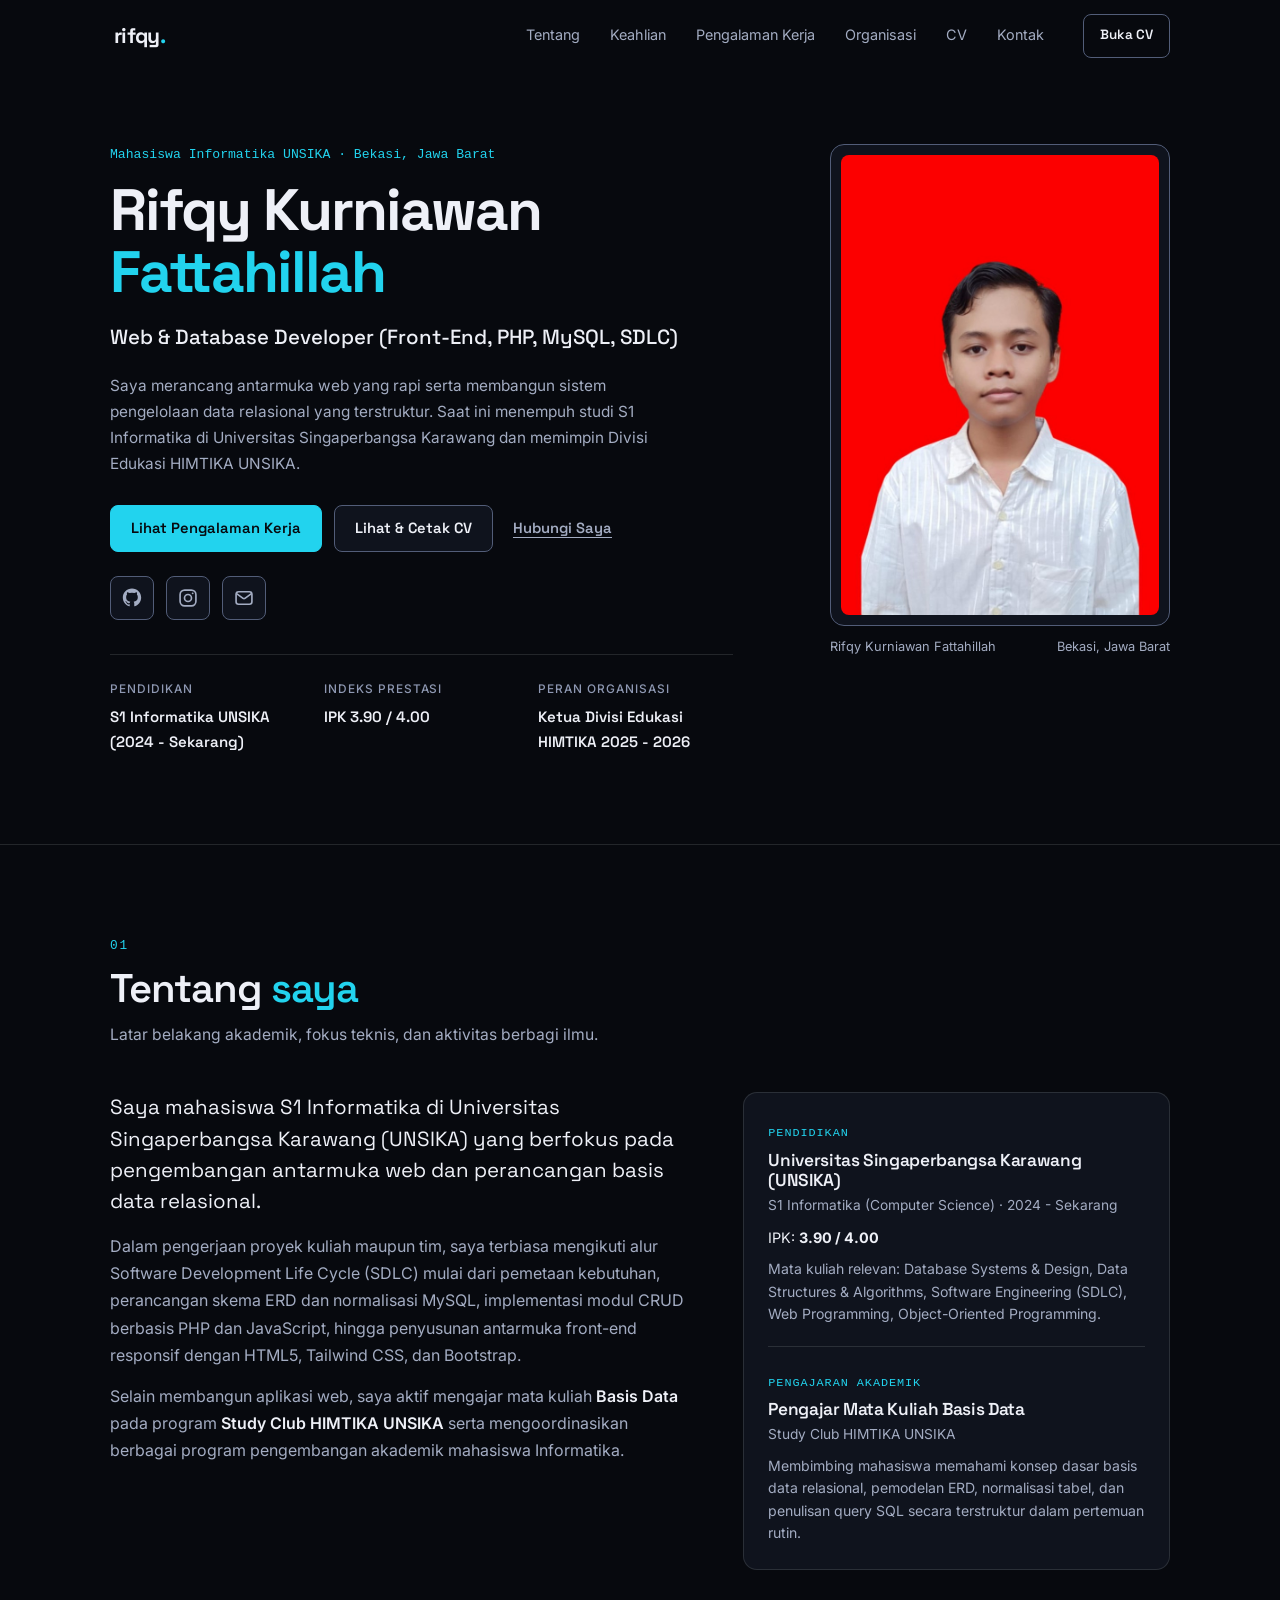
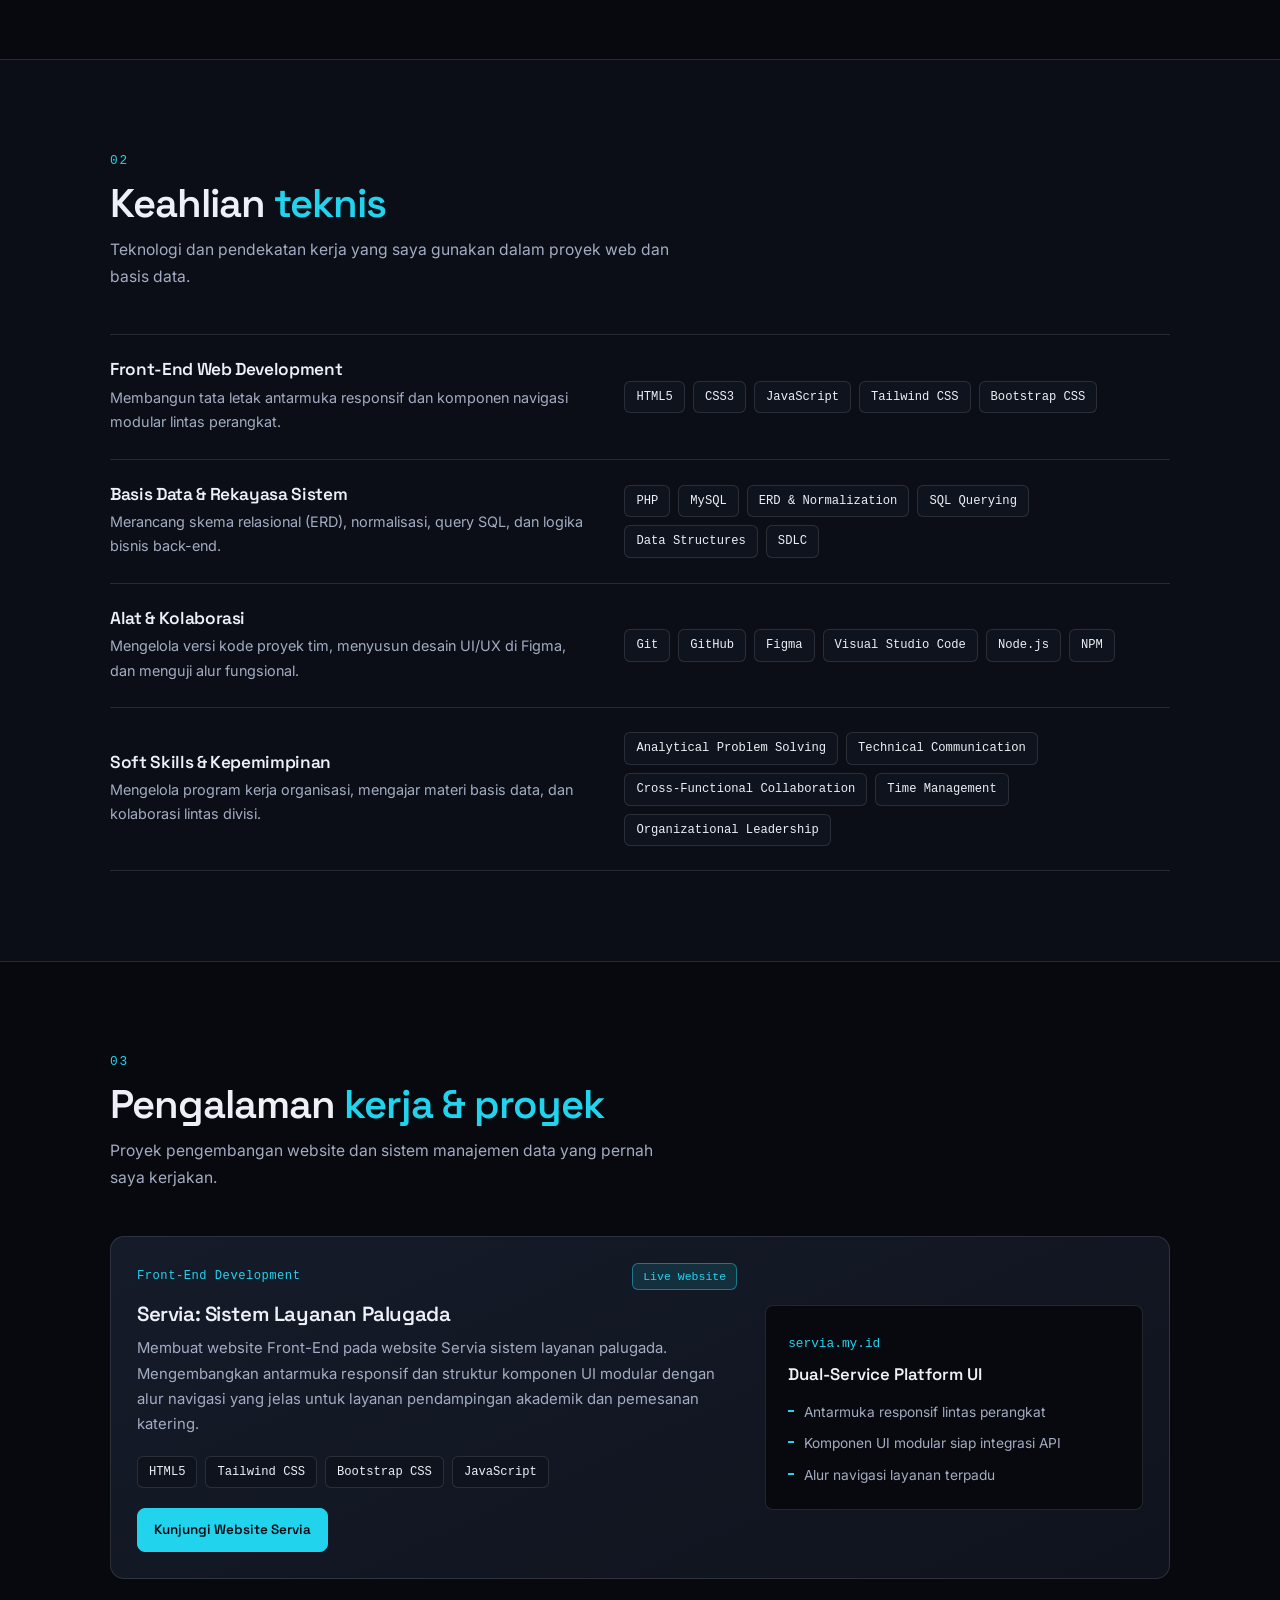
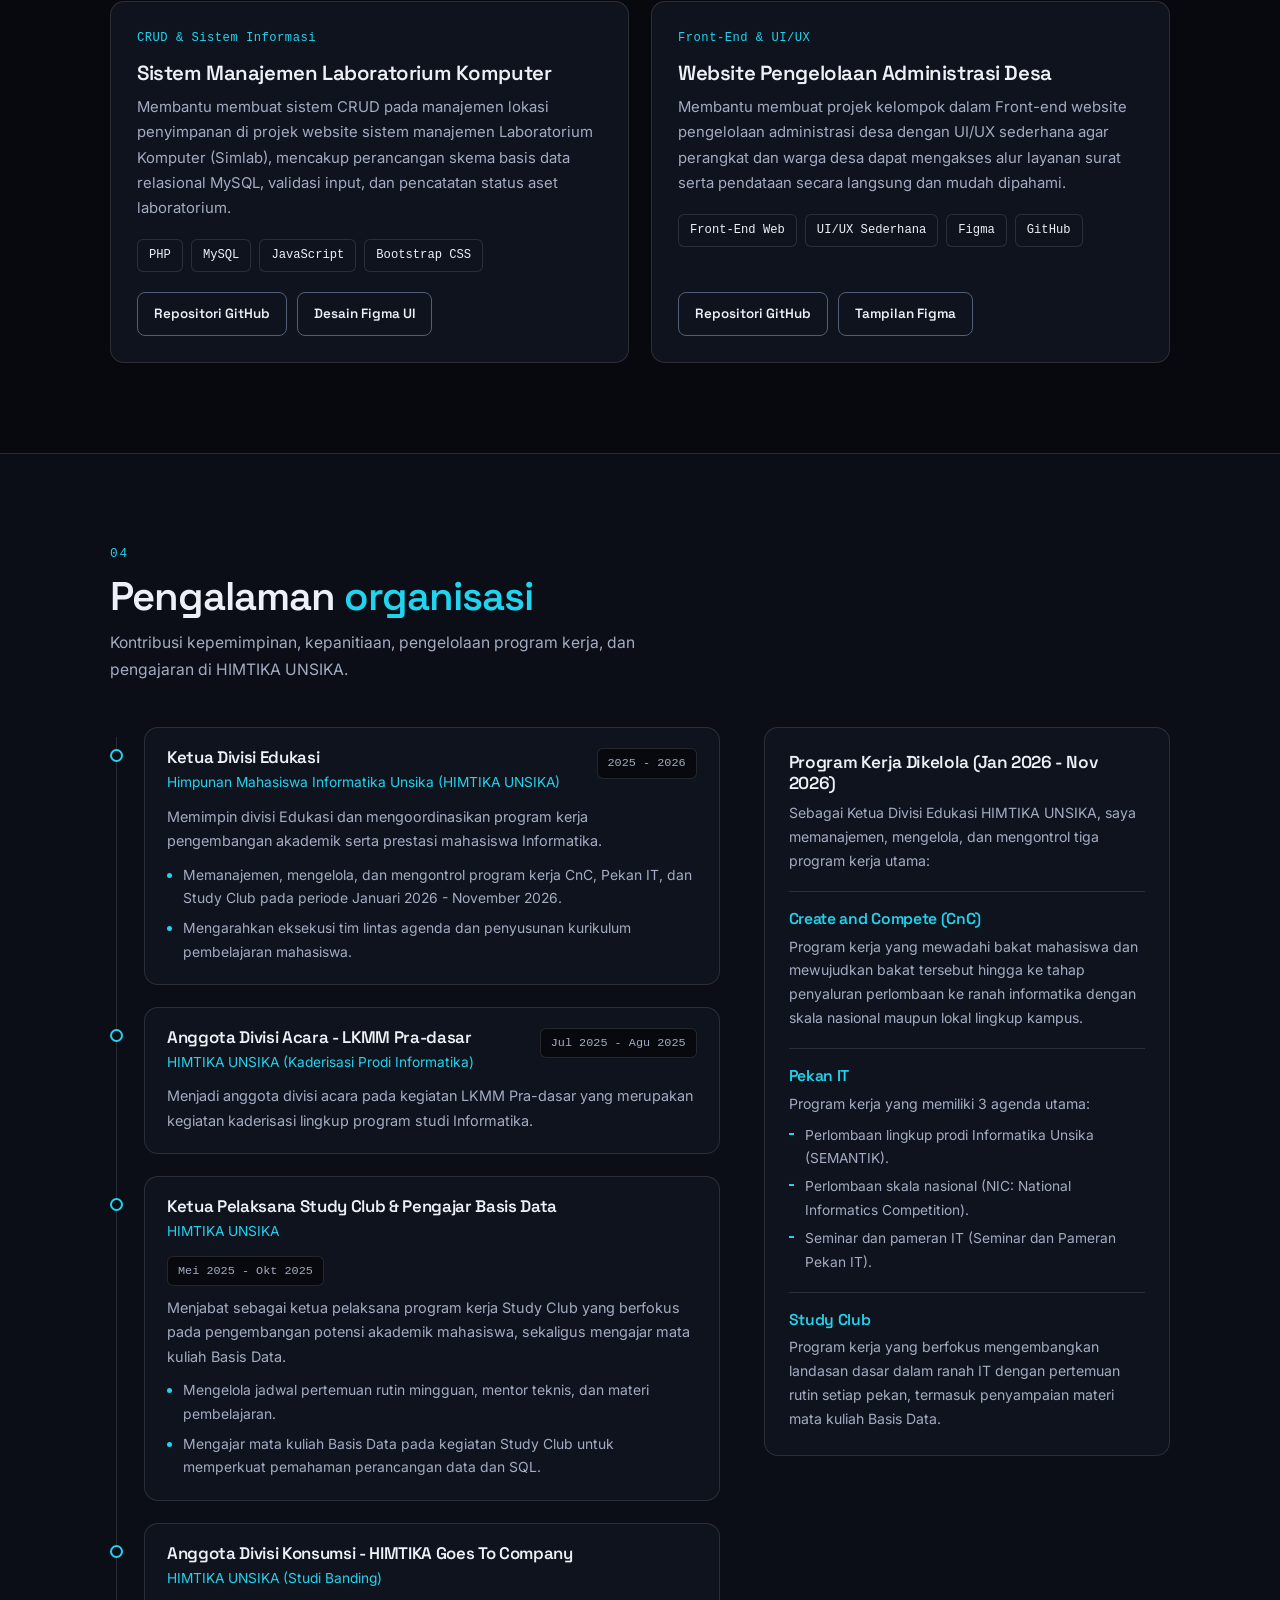
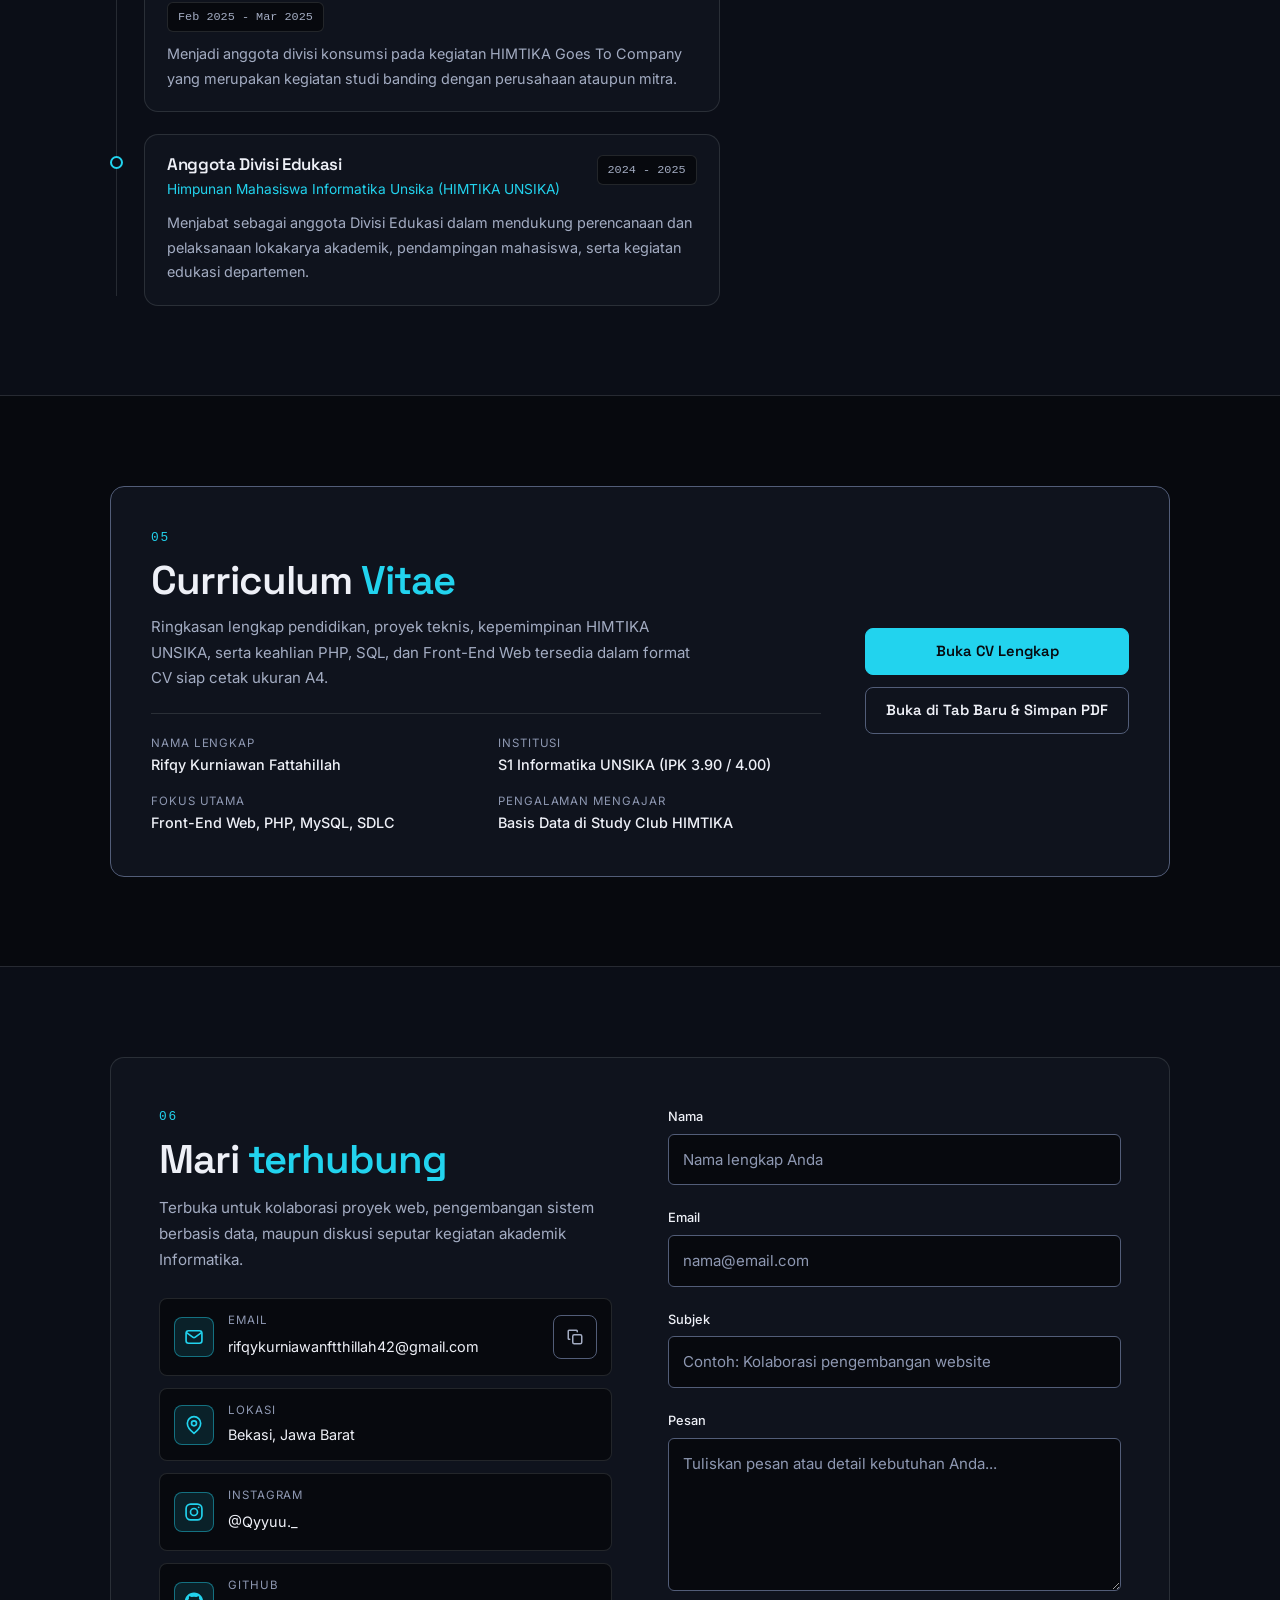
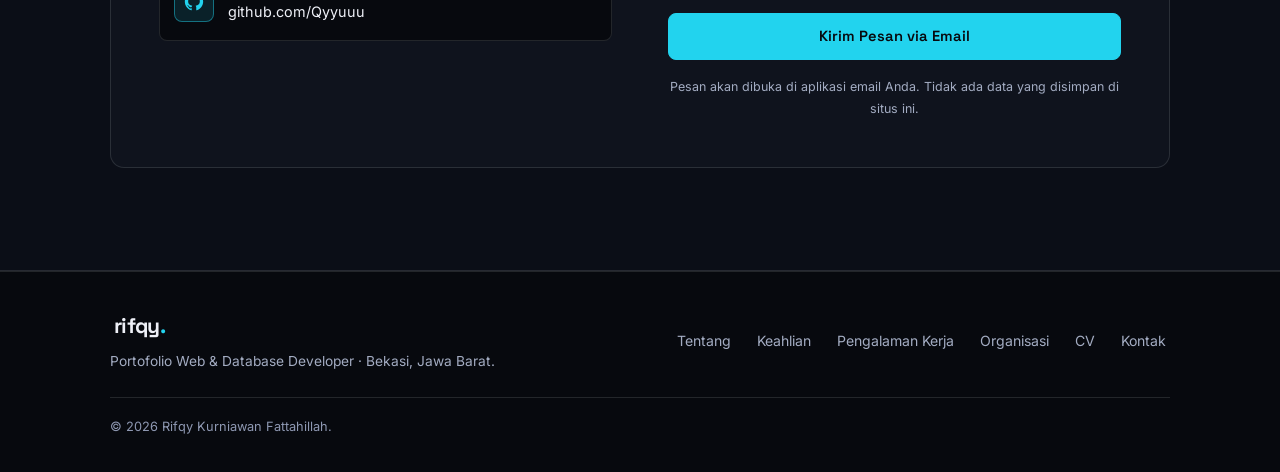
==== index.html @ 2d0fe77e "Initial commit" ====
<!DOCTYPE html>
<html lang="id">
<head>
  <meta charset="UTF-8" />
  <meta name="viewport" content="width=device-width, initial-scale=1.0" />
  <title>Rifqy Kurniawan Fattahillah | Web &amp; Database Developer</title>
  <meta name="description" content="Portofolio Rifqy Kurniawan Fattahillah, mahasiswa Informatika UNSIKA dan pengembang web serta basis data berbasis di Bekasi, Jawa Barat." />
  <meta name="author" content="Rifqy Kurniawan Fattahillah" />
  <meta name="theme-color" content="#07090e" />
  <meta name="color-scheme" content="dark" />

  <meta property="og:type" content="website" />
  <meta property="og:title" content="Rifqy Kurniawan Fattahillah | Web &amp; Database Developer" />
  <meta property="og:description" content="Portofolio resmi Rifqy Kurniawan Fattahillah: proyek web front-end, sistem CRUD basis data, pengalaman organisasi HIMTIKA UNSIKA, dan CV." />
  <meta property="og:locale" content="id_ID" />

  <link rel="icon" href="data:image/svg+xml,%3Csvg xmlns='http://www.w3.org/2000/svg' viewBox='0 0 100 100'%3E%3Crect width='100' height='100' rx='18' fill='%2307090e'/%3E%3Ctext x='50' y='67' font-family='sans-serif' font-size='52' font-weight='700' text-anchor='middle' fill='%2322d3ee'%3ER%3C/text%3E%3C/svg%3E" />

  <link rel="preconnect" href="https://fonts.googleapis.com" />
  <link rel="preconnect" href="https://fonts.gstatic.com" crossorigin />
  <link href="https://fonts.googleapis.com/css2?family=Inter:wght@400;500;600&family=Space+Grotesk:wght@500;600;700&display=swap" rel="stylesheet" />

  <link rel="stylesheet" href="css/style.css" />
</head>
<body>
  <a class="skip-link" href="#main">Lewati ke konten utama</a>

  <div class="scroll-progress" aria-hidden="true"><span id="scrollBar"></span></div>

  <header class="site-header" id="siteHeader">
    <div class="container header__inner">
      <a class="brand" href="#home" aria-label="Rifqy Kurniawan Fattahillah, beranda">
        rifqy<span class="brand__dot">.</span>
      </a>

      <nav class="nav" id="primaryNav" aria-label="Navigasi utama">
        <a href="#about" class="nav__link">Tentang</a>
        <a href="#skills" class="nav__link">Keahlian</a>
        <a href="#experience" class="nav__link">Pengalaman Kerja</a>
        <a href="#organization" class="nav__link">Organisasi</a>
        <a href="#cv" class="nav__link">CV</a>
        <a href="#contact" class="nav__link">Kontak</a>
      </nav>

      <a href="cv.html" class="btn btn--ghost btn--sm header__cta">Buka CV</a>

      <button type="button" class="nav-toggle" id="navToggle" aria-expanded="false" aria-controls="primaryNav" aria-label="Buka menu navigasi">
        <span class="nav-toggle__bars" aria-hidden="true">
          <span></span><span></span><span></span>
        </span>
        <span class="nav-toggle__label">Menu</span>
      </button>
    </div>
  </header>

  <div class="nav-backdrop" id="navBackdrop" aria-hidden="true"></div>

  <main id="main" tabindex="-1">
    <!-- Hero -->
    <section class="hero" id="home">
      <div class="container hero__inner">
        <div class="hero__content">
          <p class="hero__kicker">Mahasiswa Informatika UNSIKA · Bekasi, Jawa Barat</p>

          <h1 class="hero__title">
            Rifqy Kurniawan<br />
            <span class="hero__accent">Fattahillah</span>
          </h1>

          <p class="hero__subtitle">
            Web &amp; Database Developer (Front-End, PHP, MySQL, SDLC)
          </p>

          <p class="hero__desc">
            Saya merancang antarmuka web yang rapi serta membangun sistem pengelolaan data
            relasional yang terstruktur. Saat ini menempuh studi S1 Informatika di Universitas
            Singaperbangsa Karawang dan memimpin Divisi Edukasi HIMTIKA UNSIKA.
          </p>

          <div class="hero__actions">
            <a href="#experience" class="btn btn--primary">Lihat Pengalaman Kerja</a>
            <a href="cv.html" class="btn btn--outline">Lihat &amp; Cetak CV</a>
            <a href="#contact" class="btn btn--text">Hubungi Saya</a>
          </div>

          <ul class="socials" aria-label="Tautan profil dan kontak">
            <li>
              <a href="https://github.com/Qyyuuu" target="_blank" rel="noopener noreferrer" aria-label="GitHub Qyyuuu">
                <svg viewBox="0 0 24 24" width="20" height="20" fill="currentColor" aria-hidden="true"><path d="M12 .5C5.73.5.98 5.25.98 11.52c0 4.87 3.16 9 7.54 10.46.55.1.75-.24.75-.53v-1.86c-3.07.67-3.72-1.48-3.72-1.48-.5-1.28-1.23-1.62-1.23-1.62-1-.69.08-.67.08-.67 1.1.08 1.68 1.14 1.68 1.14.98 1.69 2.58 1.2 3.2.92.1-.72.39-1.2.7-1.48-2.45-.28-5.02-1.23-5.02-5.48 0-1.21.43-2.2 1.14-2.98-.12-.28-.5-1.41.1-2.94 0 0 .92-.3 3.02 1.13a10.5 10.5 0 0 1 5.5 0c2.1-1.43 3.02-1.13 3.02-1.13.6 1.53.22 2.66.1 2.94.71.78 1.14 1.77 1.14 2.98 0 4.26-2.58 5.2-5.03 5.47.4.34.75 1.01.75 2.04v3.03c0 .29.2.64.76.53 4.37-1.46 7.53-5.59 7.53-10.46C23.02 5.25 18.27.5 12 .5Z"/></svg>
              </a>
            </li>
            <li>
              <a href="https://instagram.com/Qyyuu._" target="_blank" rel="noopener noreferrer" aria-label="Instagram Qyyuu._">
                <svg viewBox="0 0 24 24" width="20" height="20" fill="none" stroke="currentColor" stroke-width="2" aria-hidden="true"><rect x="2.5" y="2.5" width="19" height="19" rx="5.5"/><circle cx="12" cy="12" r="4.2"/><circle cx="17.6" cy="6.4" r="1.1" fill="currentColor" stroke="none"/></svg>
              </a>
            </li>
            <li>
              <a href="mailto:rifqykurniawanftthillah42@gmail.com" aria-label="Kirim email ke Rifqy">
                <svg viewBox="0 0 24 24" width="20" height="20" fill="none" stroke="currentColor" stroke-width="2" stroke-linecap="round" stroke-linejoin="round" aria-hidden="true"><rect x="2.5" y="4.5" width="19" height="15" rx="3"/><path d="m3.5 7 7.4 5.4a2 2 0 0 0 2.2 0L20.5 7"/></svg>
              </a>
            </li>
          </ul>

          <dl class="hero__facts">
            <div class="fact-item">
              <dt>Pendidikan</dt>
              <dd>S1 Informatika UNSIKA (2024 - Sekarang)</dd>
            </div>
            <div class="fact-item">
              <dt>Indeks Prestasi</dt>
              <dd>IPK 3.90 / 4.00</dd>
            </div>
            <div class="fact-item">
              <dt>Peran Organisasi</dt>
              <dd>Ketua Divisi Edukasi HIMTIKA 2025 - 2026</dd>
            </div>
          </dl>
        </div>

        <figure class="hero__portrait">
          <div class="portrait-frame">
            <img
              src="assets/foto-rifqy.jpg"
              alt="Foto profil Rifqy Kurniawan Fattahillah mengenakan kemeja putih"
              width="708"
              height="1024"
              fetchpriority="high"
              class="portrait-frame__img"
            />
          </div>
          <figcaption class="portrait-frame__caption">
            <span>Rifqy Kurniawan Fattahillah</span>
            <span>Bekasi, Jawa Barat</span>
          </figcaption>
        </figure>
      </div>
    </section>

    <!-- Tentang & Pendidikan -->
    <section class="section" id="about">
      <div class="container">
        <div class="section__head">
          <span class="section__index">01</span>
          <h2 class="section__title">Tentang <span class="text-accent">saya</span></h2>
          <p class="section__sub">Latar belakang akademik, fokus teknis, dan aktivitas berbagi ilmu.</p>
        </div>

        <div class="about">
          <div class="about__story">
            <p class="about__lead">
              Saya mahasiswa S1 Informatika di Universitas Singaperbangsa Karawang (UNSIKA)
              yang berfokus pada pengembangan antarmuka web dan perancangan basis data relasional.
            </p>
            <p>
              Dalam pengerjaan proyek kuliah maupun tim, saya terbiasa mengikuti alur
              Software Development Life Cycle (SDLC) mulai dari pemetaan kebutuhan, perancangan
              skema ERD dan normalisasi MySQL, implementasi modul CRUD berbasis PHP dan JavaScript,
              hingga penyusunan antarmuka front-end responsif dengan HTML5, Tailwind CSS, dan Bootstrap.
            </p>
            <p>
              Selain membangun aplikasi web, saya aktif mengajar mata kuliah <strong>Basis Data</strong>
              pada program <strong>Study Club HIMTIKA UNSIKA</strong> serta mengoordinasikan berbagai
              program pengembangan akademik mahasiswa Informatika.
            </p>
          </div>

          <aside class="about__panel" aria-label="Ringkasan pendidikan dan pengajaran">
            <div class="edu-block">
              <span class="edu-block__label">Pendidikan</span>
              <h3>Universitas Singaperbangsa Karawang (UNSIKA)</h3>
              <p class="edu-block__meta">S1 Informatika (Computer Science) · 2024 - Sekarang</p>
              <p class="edu-block__gpa">IPK: <strong>3.90 / 4.00</strong></p>
              <p class="edu-block__courses">
                Mata kuliah relevan: Database Systems &amp; Design, Data Structures &amp; Algorithms,
                Software Engineering (SDLC), Web Programming, Object-Oriented Programming.
              </p>
            </div>

            <div class="edu-block edu-block--divider">
              <span class="edu-block__label">Pengajaran Akademik</span>
              <h3>Pengajar Mata Kuliah Basis Data</h3>
              <p class="edu-block__meta">Study Club HIMTIKA UNSIKA</p>
              <p class="edu-block__courses">
                Membimbing mahasiswa memahami konsep dasar basis data relasional, pemodelan ERD,
                normalisasi tabel, dan penulisan query SQL secara terstruktur dalam pertemuan rutin.
              </p>
            </div>
          </aside>
        </div>
      </div>
    </section>

    <!-- Keahlian -->
    <section class="section section--alt" id="skills">
      <div class="container">
        <div class="section__head">
          <span class="section__index">02</span>
          <h2 class="section__title">Keahlian <span class="text-accent">teknis</span></h2>
          <p class="section__sub">Teknologi dan pendekatan kerja yang saya gunakan dalam proyek web dan basis data.</p>
        </div>

        <div class="capabilities">
          <div class="cap-row">
            <div class="cap-row__title">
              <h3>Front-End Web Development</h3>
              <p>Membangun tata letak antarmuka responsif dan komponen navigasi modular lintas perangkat.</p>
            </div>
            <ul class="tags">
              <li>HTML5</li>
              <li>CSS3</li>
              <li>JavaScript</li>
              <li>Tailwind CSS</li>
              <li>Bootstrap CSS</li>
            </ul>
          </div>

          <div class="cap-row">
            <div class="cap-row__title">
              <h3>Basis Data &amp; Rekayasa Sistem</h3>
              <p>Merancang skema relasional (ERD), normalisasi, query SQL, dan logika bisnis back-end.</p>
            </div>
            <ul class="tags">
              <li>PHP</li>
              <li>MySQL</li>
              <li>ERD &amp; Normalization</li>
              <li>SQL Querying</li>
              <li>Data Structures</li>
              <li>SDLC</li>
            </ul>
          </div>

          <div class="cap-row">
            <div class="cap-row__title">
              <h3>Alat &amp; Kolaborasi</h3>
              <p>Mengelola versi kode proyek tim, menyusun desain UI/UX di Figma, dan menguji alur fungsional.</p>
            </div>
            <ul class="tags">
              <li>Git</li>
              <li>GitHub</li>
              <li>Figma</li>
              <li>Visual Studio Code</li>
              <li>Node.js</li>
              <li>NPM</li>
            </ul>
          </div>

          <div class="cap-row">
            <div class="cap-row__title">
              <h3>Soft Skills &amp; Kepemimpinan</h3>
              <p>Mengelola program kerja organisasi, mengajar materi basis data, dan kolaborasi lintas divisi.</p>
            </div>
            <ul class="tags">
              <li>Analytical Problem Solving</li>
              <li>Technical Communication</li>
              <li>Cross-Functional Collaboration</li>
              <li>Time Management</li>
              <li>Organizational Leadership</li>
            </ul>
          </div>
        </div>
      </div>
    </section>

    <!-- Pengalaman Kerja -->
    <section class="section" id="experience">
      <div class="container">
        <div class="section__head">
          <span class="section__index">03</span>
          <h2 class="section__title">Pengalaman <span class="text-accent">kerja &amp; proyek</span></h2>
          <p class="section__sub">Proyek pengembangan website dan sistem manajemen data yang pernah saya kerjakan.</p>
        </div>

        <div class="work-grid">
          <!-- Featured: Servia -->
          <article class="work-card work-card--featured">
            <div class="work-card__body">
              <div class="work-card__meta">
                <span class="work-card__tag">Front-End Development</span>
                <span class="work-card__status">Live Website</span>
              </div>
              <h3 class="work-card__title">Servia: Sistem Layanan Palugada</h3>
              <p class="work-card__desc">
                Membuat website Front-End pada website Servia sistem layanan palugada. Mengembangkan
                antarmuka responsif dan struktur komponen UI modular dengan alur navigasi yang jelas
                untuk layanan pendampingan akademik dan pemesanan katering.
              </p>
              <ul class="tags">
                <li>HTML5</li>
                <li>Tailwind CSS</li>
                <li>Bootstrap CSS</li>
                <li>JavaScript</li>
              </ul>
              <div class="work-card__links">
                <a href="https://servia.my.id/" target="_blank" rel="noopener noreferrer" class="btn btn--primary btn--sm">
                  Kunjungi Website Servia
                </a>
              </div>
            </div>
            <div class="work-card__aside" aria-hidden="true">
              <div class="work-preview">
                <span class="work-preview__domain">servia.my.id</span>
                <p class="work-preview__summary">Dual-Service Platform UI</p>
                <ul class="work-preview__points">
                  <li>Antarmuka responsif lintas perangkat</li>
                  <li>Komponen UI modular siap integrasi API</li>
                  <li>Alur navigasi layanan terpadu</li>
                </ul>
              </div>
            </div>
          </article>

          <!-- Work 2: Manajemen Lab Komputer / Simlab -->
          <article class="work-card">
            <div class="work-card__body">
              <div class="work-card__meta">
                <span class="work-card__tag">CRUD &amp; Sistem Informasi</span>
              </div>
              <h3 class="work-card__title">Sistem Manajemen Laboratorium Komputer</h3>
              <p class="work-card__desc">
                Membantu membuat sistem CRUD pada manajemen lokasi penyimpanan di projek website
                sistem manajemen Laboratorium Komputer (Simlab), mencakup perancangan skema basis
                data relasional MySQL, validasi input, dan pencatatan status aset laboratorium.
              </p>
              <ul class="tags">
                <li>PHP</li>
                <li>MySQL</li>
                <li>JavaScript</li>
                <li>Bootstrap CSS</li>
              </ul>
              <div class="work-card__links">
                <a href="https://github.com/anisadiyahayu/ProjekUASPBW" target="_blank" rel="noopener noreferrer" class="btn btn--outline btn--sm">
                  Repositori GitHub
                </a>
                <a href="https://www.figma.com/make/mRIKAtbcPTlyWXOGZOJskT/Modern-Campus-Lab-Dashboard-UI?fullscreen=1&t=yo2O9tr5CB5JOBJb-1&code-node-id=0-9" target="_blank" rel="noopener noreferrer" class="btn btn--ghost btn--sm">
                  Desain Figma UI
                </a>
              </div>
            </div>
          </article>

          <!-- Work 3: Administrasi Desa -->
          <article class="work-card">
            <div class="work-card__body">
              <div class="work-card__meta">
                <span class="work-card__tag">Front-End &amp; UI/UX</span>
              </div>
              <h3 class="work-card__title">Website Pengelolaan Administrasi Desa</h3>
              <p class="work-card__desc">
                Membantu membuat projek kelompok dalam Front-end website pengelolaan administrasi
                desa dengan UI/UX sederhana agar perangkat dan warga desa dapat mengakses alur
                layanan surat serta pendataan secara langsung dan mudah dipahami.
              </p>
              <ul class="tags">
                <li>Front-End Web</li>
                <li>UI/UX Sederhana</li>
                <li>Figma</li>
                <li>GitHub</li>
              </ul>
              <div class="work-card__links">
                <a href="https://github.com/Hazsaja/projek_rpl.git" target="_blank" rel="noopener noreferrer" class="btn btn--outline btn--sm">
                  Repositori GitHub
                </a>
                <a href="https://www.figma.com/design/HHxqlbypolmhLxYG388uK5/Untitled?node-id=38-54&t=J2L5QsYquMfykvUc-1" target="_blank" rel="noopener noreferrer" class="btn btn--ghost btn--sm">
                  Tampilan Figma
                </a>
              </div>
            </div>
          </article>
        </div>
      </div>
    </section>

    <!-- Pengalaman Organisasi -->
    <section class="section section--alt" id="organization">
      <div class="container">
        <div class="section__head">
          <span class="section__index">04</span>
          <h2 class="section__title">Pengalaman <span class="text-accent">organisasi</span></h2>
          <p class="section__sub">Kontribusi kepemimpinan, kepanitiaan, pengelolaan program kerja, dan pengajaran di HIMTIKA UNSIKA.</p>
        </div>

        <div class="org-layout">
          <div class="timeline">
            <article class="timeline__item">
              <span class="timeline__dot" aria-hidden="true"></span>
              <div class="timeline__content">
                <div class="timeline__head">
                  <div>
                    <h3 class="timeline__role">Ketua Divisi Edukasi</h3>
                    <p class="timeline__company">Himpunan Mahasiswa Informatika Unsika (HIMTIKA UNSIKA)</p>
                  </div>
                  <span class="timeline__period">2025 - 2026</span>
                </div>
                <p class="timeline__desc">
                  Memimpin divisi Edukasi dan mengoordinasikan program kerja pengembangan akademik
                  serta prestasi mahasiswa Informatika.
                </p>
                <ul class="timeline__list">
                  <li>Memanajemen, mengelola, dan mengontrol program kerja CnC, Pekan IT, dan Study Club pada periode Januari 2026 - November 2026.</li>
                  <li>Mengarahkan eksekusi tim lintas agenda dan penyusunan kurikulum pembelajaran mahasiswa.</li>
                </ul>
              </div>
            </article>

            <article class="timeline__item">
              <span class="timeline__dot" aria-hidden="true"></span>
              <div class="timeline__content">
                <div class="timeline__head">
                  <div>
                    <h3 class="timeline__role">Anggota Divisi Acara - LKMM Pra-dasar</h3>
                    <p class="timeline__company">HIMTIKA UNSIKA (Kaderisasi Prodi Informatika)</p>
                  </div>
                  <span class="timeline__period">Jul 2025 - Agu 2025</span>
                </div>
                <p class="timeline__desc">
                  Menjadi anggota divisi acara pada kegiatan LKMM Pra-dasar yang merupakan kegiatan
                  kaderisasi lingkup program studi Informatika.
                </p>
              </div>
            </article>

            <article class="timeline__item">
              <span class="timeline__dot" aria-hidden="true"></span>
              <div class="timeline__content">
                <div class="timeline__head">
                  <div>
                    <h3 class="timeline__role">Ketua Pelaksana Study Club &amp; Pengajar Basis Data</h3>
                    <p class="timeline__company">HIMTIKA UNSIKA</p>
                  </div>
                  <span class="timeline__period">Mei 2025 - Okt 2025</span>
                </div>
                <p class="timeline__desc">
                  Menjabat sebagai ketua pelaksana program kerja Study Club yang berfokus pada
                  pengembangan potensi akademik mahasiswa, sekaligus mengajar mata kuliah Basis Data.
                </p>
                <ul class="timeline__list">
                  <li>Mengelola jadwal pertemuan rutin mingguan, mentor teknis, dan materi pembelajaran.</li>
                  <li>Mengajar mata kuliah Basis Data pada kegiatan Study Club untuk memperkuat pemahaman perancangan data dan SQL.</li>
                </ul>
              </div>
            </article>

            <article class="timeline__item">
              <span class="timeline__dot" aria-hidden="true"></span>
              <div class="timeline__content">
                <div class="timeline__head">
                  <div>
                    <h3 class="timeline__role">Anggota Divisi Konsumsi - HIMTIKA Goes To Company</h3>
                    <p class="timeline__company">HIMTIKA UNSIKA (Studi Banding)</p>
                  </div>
                  <span class="timeline__period">Feb 2025 - Mar 2025</span>
                </div>
                <p class="timeline__desc">
                  Menjadi anggota divisi konsumsi pada kegiatan HIMTIKA Goes To Company yang merupakan
                  kegiatan studi banding dengan perusahaan ataupun mitra.
                </p>
              </div>
            </article>

            <article class="timeline__item">
              <span class="timeline__dot" aria-hidden="true"></span>
              <div class="timeline__content">
                <div class="timeline__head">
                  <div>
                    <h3 class="timeline__role">Anggota Divisi Edukasi</h3>
                    <p class="timeline__company">Himpunan Mahasiswa Informatika Unsika (HIMTIKA UNSIKA)</p>
                  </div>
                  <span class="timeline__period">2024 - 2025</span>
                </div>
                <p class="timeline__desc">
                  Menjabat sebagai anggota Divisi Edukasi dalam mendukung perencanaan dan pelaksanaan
                  lokakarya akademik, pendampingan mahasiswa, serta kegiatan edukasi departemen.
                </p>
              </div>
            </article>
          </div>

          <aside class="programs-panel" aria-label="Program kerja Divisi Edukasi yang dikelola">
            <h3 class="programs-panel__heading">Program Kerja Dikelola (Jan 2026 - Nov 2026)</h3>
            <p class="programs-panel__intro">
              Sebagai Ketua Divisi Edukasi HIMTIKA UNSIKA, saya memanajemen, mengelola, dan
              mengontrol tiga program kerja utama:
            </p>

            <div class="program-item">
              <h4>Create and Compete (CnC)</h4>
              <p>
                Program kerja yang mewadahi bakat mahasiswa dan mewujudkan bakat tersebut hingga ke
                tahap penyaluran perlombaan ke ranah informatika dengan skala nasional maupun lokal
                lingkup kampus.
              </p>
            </div>

            <div class="program-item">
              <h4>Pekan IT</h4>
              <p>Program kerja yang memiliki 3 agenda utama:</p>
              <ul class="program-item__list">
                <li>Perlombaan lingkup prodi Informatika Unsika (SEMANTIK).</li>
                <li>Perlombaan skala nasional (NIC: National Informatics Competition).</li>
                <li>Seminar dan pameran IT (Seminar dan Pameran Pekan IT).</li>
              </ul>
            </div>

            <div class="program-item">
              <h4>Study Club</h4>
              <p>
                Program kerja yang berfokus mengembangkan landasan dasar dalam ranah IT dengan
                pertemuan rutin setiap pekan, termasuk penyampaian materi mata kuliah Basis Data.
              </p>
            </div>
          </aside>
        </div>
      </div>
    </section>

    <!-- CV Summary -->
    <section class="section" id="cv">
      <div class="container">
        <div class="cv-banner">
          <div class="cv-banner__info">
            <span class="section__index">05</span>
            <h2 class="section__title">Curriculum <span class="text-accent">Vitae</span></h2>
            <p class="cv-banner__desc">
              Ringkasan lengkap pendidikan, proyek teknis, kepemimpinan HIMTIKA UNSIKA, serta
              keahlian PHP, SQL, dan Front-End Web tersedia dalam format CV siap cetak ukuran A4.
            </p>

            <dl class="cv-highlights">
              <div>
                <dt>Nama Lengkap</dt>
                <dd>Rifqy Kurniawan Fattahillah</dd>
              </div>
              <div>
                <dt>Institusi</dt>
                <dd>S1 Informatika UNSIKA (IPK 3.90 / 4.00)</dd>
              </div>
              <div>
                <dt>Fokus Utama</dt>
                <dd>Front-End Web, PHP, MySQL, SDLC</dd>
              </div>
              <div>
                <dt>Pengalaman Mengajar</dt>
                <dd>Basis Data di Study Club HIMTIKA</dd>
              </div>
            </dl>
          </div>

          <div class="cv-banner__actions">
            <a href="cv.html" class="btn btn--primary">Buka CV Lengkap</a>
            <a href="cv.html" target="_blank" rel="noopener noreferrer" class="btn btn--outline">Buka di Tab Baru &amp; Simpan PDF</a>
          </div>
        </div>
      </div>
    </section>

    <!-- Kontak -->
    <section class="section section--alt contact" id="contact">
      <div class="container">
        <div class="contact__inner">
          <div class="contact__info">
            <span class="section__index">06</span>
            <h2 class="section__title">Mari <span class="text-accent">terhubung</span></h2>
            <p class="contact__desc">
              Terbuka untuk kolaborasi proyek web, pengembangan sistem berbasis data, maupun diskusi
              seputar kegiatan akademik Informatika.
            </p>

            <ul class="contact__list">
              <li>
                <span class="contact__icon">
                  <svg viewBox="0 0 24 24" width="20" height="20" fill="none" stroke="currentColor" stroke-width="2" stroke-linecap="round" stroke-linejoin="round" aria-hidden="true"><rect x="2.5" y="4.5" width="19" height="15" rx="3"/><path d="m3.5 7 7.4 5.4a2 2 0 0 0 2.2 0L20.5 7"/></svg>
                </span>
                <div>
                  <span class="contact__label">Email</span>
                  <a href="mailto:rifqykurniawanftthillah42@gmail.com" class="contact__value">rifqykurniawanftthillah42@gmail.com</a>
                </div>
                <button type="button" class="copy-btn" data-copy="rifqykurniawanftthillah42@gmail.com" aria-label="Salin alamat email">
                  <svg viewBox="0 0 24 24" width="18" height="18" fill="none" stroke="currentColor" stroke-width="2" stroke-linecap="round" stroke-linejoin="round" aria-hidden="true"><rect x="9" y="9" width="12" height="12" rx="2"/><path d="M5 15H4a1 1 0 0 1-1-1V4a1 1 0 0 1 1-1h10a1 1 0 0 1 1 1v1"/></svg>
                </button>
              </li>

              <li>
                <span class="contact__icon">
                  <svg viewBox="0 0 24 24" width="20" height="20" fill="none" stroke="currentColor" stroke-width="2" stroke-linecap="round" stroke-linejoin="round" aria-hidden="true"><path d="M20 10c0 6-8 12-8 12S4 16 4 10a8 8 0 1 1 16 0Z"/><circle cx="12" cy="10" r="3"/></svg>
                </span>
                <div>
                  <span class="contact__label">Lokasi</span>
                  <span class="contact__value">Bekasi, Jawa Barat</span>
                </div>
              </li>

              <li>
                <span class="contact__icon">
                  <svg viewBox="0 0 24 24" width="20" height="20" fill="none" stroke="currentColor" stroke-width="2" aria-hidden="true"><rect x="2.5" y="2.5" width="19" height="19" rx="5.5"/><circle cx="12" cy="12" r="4.2"/><circle cx="17.6" cy="6.4" r="1.1" fill="currentColor" stroke="none"/></svg>
                </span>
                <div>
                  <span class="contact__label">Instagram</span>
                  <a href="https://instagram.com/Qyyuu._" target="_blank" rel="noopener noreferrer" class="contact__value">@Qyyuu._</a>
                </div>
              </li>

              <li>
                <span class="contact__icon">
                  <svg viewBox="0 0 24 24" width="20" height="20" fill="currentColor" aria-hidden="true"><path d="M12 .5C5.73.5.98 5.25.98 11.52c0 4.87 3.16 9 7.54 10.46.55.1.75-.24.75-.53v-1.86c-3.07.67-3.72-1.48-3.72-1.48-.5-1.28-1.23-1.62-1.23-1.62-1-.69.08-.67.08-.67 1.1.08 1.68 1.14 1.68 1.14.98 1.69 2.58 1.2 3.2.92.1-.72.39-1.2.7-1.48-2.45-.28-5.02-1.23-5.02-5.48 0-1.21.43-2.2 1.14-2.98-.12-.28-.5-1.41.1-2.94 0 0 .92-.3 3.02 1.13a10.5 10.5 0 0 1 5.5 0c2.1-1.43 3.02-1.13 3.02-1.13.6 1.53.22 2.66.1 2.94.71.78 1.14 1.77 1.14 2.98 0 4.26-2.58 5.2-5.03 5.47.4.34.75 1.01.75 2.04v3.03c0 .29.2.64.76.53 4.37-1.46 7.53-5.59 7.53-10.46C23.02 5.25 18.27.5 12 .5Z"/></svg>
                </span>
                <div>
                  <span class="contact__label">GitHub</span>
                  <a href="https://github.com/Qyyuuu" target="_blank" rel="noopener noreferrer" class="contact__value">github.com/Qyyuuu</a>
                </div>
              </li>
            </ul>
          </div>

          <form class="contact__form" id="contactForm" novalidate>
            <div id="formSummary" class="form-summary" role="alert" tabindex="-1" hidden></div>

            <div class="field">
              <label for="name">Nama</label>
              <input type="text" id="name" name="name" placeholder="Nama lengkap Anda" autocomplete="name" aria-describedby="error-name" required />
              <span class="field__error" id="error-name" data-error-for="name"></span>
            </div>

            <div class="field">
              <label for="email">Email</label>
              <input type="email" id="email" name="email" placeholder="nama@email.com" autocomplete="email" aria-describedby="error-email" required />
              <span class="field__error" id="error-email" data-error-for="email"></span>
            </div>

            <div class="field">
              <label for="subject">Subjek</label>
              <input type="text" id="subject" name="subject" placeholder="Contoh: Kolaborasi pengembangan website" aria-describedby="error-subject" required />
              <span class="field__error" id="error-subject" data-error-for="subject"></span>
            </div>

            <div class="field">
              <label for="message">Pesan</label>
              <textarea id="message" name="message" rows="5" placeholder="Tuliskan pesan atau detail kebutuhan Anda..." aria-describedby="error-message" required></textarea>
              <span class="field__error" id="error-message" data-error-for="message"></span>
            </div>

            <button type="submit" class="btn btn--primary btn--full" id="submitBtn">
              Kirim Pesan via Email
            </button>
            <p class="form__note">Pesan akan dibuka di aplikasi email Anda. Tidak ada data yang disimpan di situs ini.</p>
          </form>
        </div>
      </div>
    </section>
  </main>

  <footer class="site-footer">
    <div class="container footer__inner">
      <div class="footer__brand">
        <a class="brand" href="#home">rifqy<span class="brand__dot">.</span></a>
        <p>Portofolio Web &amp; Database Developer · Bekasi, Jawa Barat.</p>
      </div>

      <nav class="footer__nav" aria-label="Navigasi footer">
        <a href="#about">Tentang</a>
        <a href="#skills">Keahlian</a>
        <a href="#experience">Pengalaman Kerja</a>
        <a href="#organization">Organisasi</a>
        <a href="cv.html">CV</a>
        <a href="#contact">Kontak</a>
      </nav>

      <div class="footer__meta">
        <p>&copy; <span id="year">2026</span> Rifqy Kurniawan Fattahillah.</p>
      </div>
    </div>
  </footer>

  <button type="button" class="to-top" id="toTop" aria-label="Kembali ke atas">
    <svg viewBox="0 0 24 24" width="20" height="20" fill="none" stroke="currentColor" stroke-width="2" stroke-linecap="round" stroke-linejoin="round" aria-hidden="true"><path d="M12 19V5M6 11l6-6 6 6"/></svg>
  </button>

  <div class="toast" id="toast" role="status" aria-live="polite"></div>

  <script src="js/main.js" defer></script>
</body>
</html>
---- css/style.css ----
:root {
  --bg: #07090e;
  --bg-alt: #0b0e17;
  --surface: #0f131d;
  --surface-2: #151b29;
  --border: rgba(238, 240, 247, 0.12);
  --border-control: #525d78;

  --text: #eef0f7;
  --muted: #a3acc2;
  --muted-2: #8e98b2;

  --accent: #22d3ee;
  --accent-dim: rgba(34, 211, 238, 0.12);
  --accent-border: rgba(34, 211, 238, 0.45);
  --error: #fca5a5;
  --error-border: rgba(248, 113, 113, 0.7);

  --radius-sm: 6px;
  --radius-md: 8px;
  --radius-lg: 14px;

  --font-display: "Space Grotesk", "Segoe UI", system-ui, sans-serif;
  --font-body: "Inter", "Segoe UI", system-ui, -apple-system, sans-serif;
  --font-mono: ui-monospace, SFMono-Regular, "Cascadia Code", Menlo, Consolas, monospace;

  --container: 1140px;
  --header-h: 72px;
  --ease: cubic-bezier(0.22, 0.68, 0.24, 1);
}

*,
*::before,
*::after {
  box-sizing: border-box;
}

html {
  scroll-behavior: smooth;
  scroll-padding-top: calc(var(--header-h) + 16px);
  -webkit-text-size-adjust: 100%;
}

body {
  margin: 0;
  background: var(--bg);
  color: var(--text);
  font-family: var(--font-body);
  font-size: 16px;
  line-height: 1.7;
  overflow-x: hidden;
  -webkit-font-smoothing: antialiased;
}

body.nav-open {
  overflow: hidden;
}

h1, h2, h3, h4 {
  margin: 0;
  font-family: var(--font-display);
  font-weight: 600;
  line-height: 1.18;
  letter-spacing: -0.02em;
}

p {
  margin: 0;
}

a {
  color: inherit;
  text-decoration: none;
}

ul, ol, dl, dd {
  margin: 0;
  padding: 0;
  list-style: none;
}

img, svg {
  display: block;
  max-width: 100%;
}

button, input, textarea {
  font: inherit;
  color: inherit;
}

button {
  border: 0;
  background: none;
}

a[href],
button,
summary,
select,
label[for],
[role="button"],
[role="tab"],
input[type="submit"],
input[type="button"] {
  cursor: pointer;
}

:disabled,
[aria-disabled="true"] {
  cursor: not-allowed;
  opacity: 0.55;
}

::selection {
  background: rgba(34, 211, 238, 0.28);
  color: #ffffff;
}

:focus-visible {
  outline: 2px solid var(--accent);
  outline-offset: 3px;
  border-radius: 4px;
}

/* Utilities */
.container {
  width: 100%;
  max-width: var(--container);
  margin-inline: auto;
  padding-inline: clamp(20px, 4.5vw, 40px);
}

.text-accent {
  color: var(--accent);
}

.skip-link {
  position: fixed;
  top: 12px;
  left: 12px;
  z-index: 1000;
  padding: 10px 18px;
  border-radius: var(--radius-md);
  background: var(--accent);
  color: #07090e;
  font-weight: 600;
  transform: translateY(-180%);
  transition: transform 0.2s var(--ease);
}

.skip-link:focus {
  transform: translateY(0);
}

.scroll-progress {
  position: fixed;
  inset: 0 0 auto 0;
  z-index: 300;
  height: 2px;
  background: transparent;
}

.scroll-progress span {
  display: block;
  height: 100%;
  width: 0%;
  background: var(--accent);
}

/* Header & Navigation */
.site-header {
  position: fixed;
  top: 0;
  left: 0;
  right: 0;
  z-index: 100;
  height: var(--header-h);
  border-bottom: 1px solid transparent;
  transition: background-color 0.25s ease, border-color 0.25s ease;
}

.site-header.is-scrolled {
  background: rgba(7, 9, 14, 0.86);
  border-bottom-color: var(--border);
  backdrop-filter: blur(12px);
  -webkit-backdrop-filter: blur(12px);
}

.header__inner {
  display: flex;
  align-items: center;
  gap: 20px;
  height: 100%;
}

.brand {
  font-family: var(--font-display);
  font-size: 1.32rem;
  font-weight: 700;
  letter-spacing: -0.03em;
  color: var(--text);
  padding: 8px 4px;
}

.brand__dot {
  color: var(--accent);
}

.nav {
  display: flex;
  align-items: center;
  gap: 4px;
  margin-left: auto;
}

.nav__link {
  position: relative;
  display: inline-flex;
  align-items: center;
  min-height: 44px;
  padding: 8px 13px;
  border-radius: var(--radius-md);
  font-size: 0.9rem;
  color: var(--muted);
  transition: color 0.2s ease, background-color 0.2s ease;
}

.nav__link:hover {
  color: var(--text);
  background: rgba(238, 240, 247, 0.05);
}

.nav__link.is-active {
  color: var(--accent);
}

.header__cta {
  margin-left: 6px;
}

.nav-toggle {
  display: none;
  align-items: center;
  gap: 10px;
  min-height: 44px;
  min-width: 44px;
  margin-left: auto;
  padding: 0 14px;
  border-radius: var(--radius-md);
  border: 1px solid var(--border-control);
  background: var(--surface);
  color: var(--text);
}

.nav-toggle__bars {
  display: flex;
  flex-direction: column;
  gap: 4px;
  width: 18px;
}

.nav-toggle__bars span {
  display: block;
  height: 2px;
  width: 100%;
  border-radius: 2px;
  background: var(--text);
  transition: transform 0.25s var(--ease), opacity 0.2s ease;
}

.nav-toggle__label {
  font-size: 0.85rem;
  font-weight: 500;
}

.nav-toggle[aria-expanded="true"] .nav-toggle__bars span:nth-child(1) {
  transform: translateY(6px) rotate(45deg);
}
.nav-toggle[aria-expanded="true"] .nav-toggle__bars span:nth-child(2) {
  opacity: 0;
}
.nav-toggle[aria-expanded="true"] .nav-toggle__bars span:nth-child(3) {
  transform: translateY(-6px) rotate(-45deg);
}

.nav-backdrop {
  position: fixed;
  inset: var(--header-h) 0 0;
  z-index: 99;
  background: rgba(3, 4, 8, 0.72);
  opacity: 0;
  visibility: hidden;
  transition: opacity 0.25s ease, visibility 0.25s;
}

.nav-backdrop.is-open {
  opacity: 1;
  visibility: visible;
}

/* Buttons */
.btn {
  display: inline-flex;
  align-items: center;
  justify-content: center;
  min-height: 44px;
  padding: 10px 20px;
  border-radius: var(--radius-md);
  font-family: var(--font-display);
  font-size: 0.92rem;
  font-weight: 600;
  white-space: nowrap;
  transition: transform 0.2s var(--ease), background-color 0.2s ease,
    border-color 0.2s ease, color 0.2s ease;
}

.btn:active {
  transform: translateY(1px);
}

.btn--primary {
  background: var(--accent);
  color: #07090e;
  border: 1px solid var(--accent);
}

.btn--primary:hover {
  background: #4ce1f6;
  border-color: #4ce1f6;
  transform: translateY(-1px);
}

.btn--outline {
  border: 1px solid var(--border-control);
  background: var(--surface);
  color: var(--text);
}

.btn--outline:hover {
  border-color: var(--accent);
  color: var(--accent);
  transform: translateY(-1px);
}

.btn--ghost {
  border: 1px solid var(--border-control);
  background: transparent;
  color: var(--text);
}

.btn--ghost:hover {
  border-color: var(--accent);
  color: var(--accent);
}

.btn--text {
  padding-inline: 8px;
  color: var(--muted);
  text-decoration: underline;
  text-underline-offset: 4px;
}

.btn--text:hover {
  color: var(--accent);
}

.btn--sm {
  font-size: 0.84rem;
  padding: 8px 16px;
}

.btn--full {
  width: 100%;
}

/* Hero */
.hero {
  padding-top: calc(var(--header-h) + clamp(36px, 6vw, 72px));
  padding-bottom: clamp(56px, 7vw, 96px);
  border-bottom: 1px solid var(--border);
}

.hero__inner {
  display: grid;
  grid-template-columns: minmax(0, 1.25fr) minmax(260px, 0.75fr);
  align-items: start;
  gap: clamp(32px, 5vw, 64px);
}

.hero__content {
  min-width: 0;
}

.hero__kicker {
  font-family: var(--font-mono);
  font-size: 0.82rem;
  color: var(--accent);
  margin-bottom: 14px;
}

.hero__title {
  font-size: clamp(2.25rem, 4.8vw, 3.65rem);
  font-weight: 700;
  line-height: 1.06;
  letter-spacing: -0.035em;
}

.hero__accent {
  color: var(--accent);
}

.hero__subtitle {
  margin-top: 16px;
  font-family: var(--font-display);
  font-size: clamp(1.05rem, 1.8vw, 1.28rem);
  font-weight: 500;
  color: var(--text);
}

.hero__desc {
  max-width: 58ch;
  margin-top: 18px;
  color: var(--muted);
  font-size: clamp(0.96rem, 1.2vw, 1.04rem);
}

.hero__actions {
  display: flex;
  flex-wrap: wrap;
  align-items: center;
  gap: 12px;
  margin-top: 28px;
}

.socials {
  display: flex;
  align-items: center;
  gap: 12px;
  margin-top: 24px;
}

.socials a {
  display: grid;
  place-items: center;
  width: 44px;
  height: 44px;
  border-radius: var(--radius-md);
  border: 1px solid var(--border-control);
  background: var(--surface);
  color: var(--muted);
  transition: color 0.2s ease, border-color 0.2s ease, transform 0.2s var(--ease);
}

.socials a:hover {
  color: var(--accent);
  border-color: var(--accent);
  transform: translateY(-2px);
}

.hero__facts {
  display: grid;
  grid-template-columns: repeat(3, minmax(0, 1fr));
  gap: 20px;
  margin-top: 34px;
  padding-top: 24px;
  border-top: 1px solid var(--border);
}

.fact-item {
  min-width: 0;
}

.fact-item dt {
  font-size: 0.74rem;
  font-weight: 500;
  letter-spacing: 0.08em;
  text-transform: uppercase;
  color: var(--muted-2);
  margin-bottom: 4px;
}

.fact-item dd {
  font-family: var(--font-display);
  font-size: 0.94rem;
  font-weight: 600;
  color: var(--text);
}

.hero__portrait {
  margin: 0;
  min-width: 0;
  justify-self: end;
  width: 100%;
  max-width: 340px;
}

.portrait-frame {
  border-radius: var(--radius-lg);
  border: 1px solid var(--border-control);
  background: var(--surface);
  padding: 10px;
}

.portrait-frame__img {
  width: 100%;
  height: auto;
  aspect-ratio: 708 / 1024;
  object-fit: cover;
  object-position: top center;
  border-radius: var(--radius-md);
}

.portrait-frame__caption {
  display: flex;
  justify-content: space-between;
  gap: 12px;
  margin-top: 10px;
  font-size: 0.8rem;
  color: var(--muted);
}

/* Section Shell */
.section {
  padding-block: clamp(56px, 7vw, 96px);
}

.section--alt {
  background: var(--bg-alt);
  border-top: 1px solid var(--border);
  border-bottom: 1px solid var(--border);
}

.section__head {
  margin-bottom: clamp(28px, 4vw, 44px);
}

.section__index {
  display: block;
  margin-bottom: 8px;
  font-family: var(--font-mono);
  font-size: 0.8rem;
  letter-spacing: 0.14em;
  color: var(--accent);
}

.section__title {
  font-size: clamp(1.7rem, 3.3vw, 2.5rem);
  letter-spacing: -0.025em;
}

.section__sub {
  margin-top: 10px;
  max-width: 58ch;
  color: var(--muted);
  font-size: 0.98rem;
}

/* About & Education */
.about {
  display: grid;
  grid-template-columns: minmax(0, 1.15fr) minmax(0, 0.85fr);
  gap: clamp(28px, 5vw, 56px);
  align-items: start;
}

.about__story {
  min-width: 0;
}

.about__lead {
  font-family: var(--font-display);
  font-size: clamp(1.1rem, 1.7vw, 1.28rem);
  line-height: 1.52;
  color: var(--text);
  margin-bottom: 16px;
}

.about__story p + p {
  margin-top: 14px;
  color: var(--muted);
}

.about__story strong {
  color: var(--text);
  font-weight: 600;
}

.about__panel {
  min-width: 0;
  padding: 24px;
  border: 1px solid var(--border);
  border-radius: var(--radius-lg);
  background: var(--surface);
}

.edu-block__label {
  display: inline-block;
  font-family: var(--font-mono);
  font-size: 0.74rem;
  text-transform: uppercase;
  letter-spacing: 0.08em;
  color: var(--accent);
  margin-bottom: 6px;
}

.edu-block h3 {
  font-size: 1.08rem;
  color: var(--text);
}

.edu-block__meta {
  margin-top: 4px;
  font-size: 0.86rem;
  color: var(--muted);
}

.edu-block__gpa {
  margin-top: 8px;
  font-size: 0.9rem;
  color: var(--text);
}

.edu-block__courses {
  margin-top: 8px;
  font-size: 0.88rem;
  color: var(--muted);
  line-height: 1.6;
}

.edu-block--divider {
  margin-top: 20px;
  padding-top: 20px;
  border-top: 1px solid var(--border);
}

/* Skills: Hairline Capability Rows */
.capabilities {
  border-top: 1px solid var(--border);
}

.cap-row {
  display: grid;
  grid-template-columns: minmax(0, 1fr) minmax(0, 1.15fr);
  gap: 20px 40px;
  align-items: center;
  padding-block: 24px;
  border-bottom: 1px solid var(--border);
}

.cap-row__title {
  min-width: 0;
}

.cap-row__title h3 {
  font-size: 1.08rem;
  margin-bottom: 6px;
}

.cap-row__title p {
  font-size: 0.9rem;
  color: var(--muted);
}

.tags {
  display: flex;
  flex-wrap: wrap;
  gap: 8px;
}

.tags li {
  padding: 5px 11px;
  border-radius: var(--radius-sm);
  border: 1px solid var(--border);
  background: var(--surface);
  font-family: var(--font-mono);
  font-size: 0.76rem;
  color: var(--text);
}

/* Work Experience & Projects */
.work-grid {
  display: grid;
  grid-template-columns: repeat(2, minmax(0, 1fr));
  gap: 22px;
}

.work-card {
  display: flex;
  flex-direction: column;
  min-width: 0;
  padding: 26px;
  border: 1px solid var(--border);
  border-radius: var(--radius-lg);
  background: var(--surface);
  transition: border-color 0.2s ease, transform 0.2s var(--ease);
}

.work-card:hover {
  border-color: var(--accent-border);
  transform: translateY(-2px);
}

.work-card--featured {
  grid-column: 1 / -1;
  display: grid;
  grid-template-columns: minmax(0, 1.35fr) minmax(0, 0.85fr);
  gap: 28px;
  align-items: center;
  background: linear-gradient(155deg, var(--surface-2), var(--surface));
}

.work-card__body {
  display: flex;
  flex-direction: column;
  height: 100%;
  min-width: 0;
}

.work-card__meta {
  display: flex;
  align-items: center;
  justify-content: space-between;
  gap: 12px;
  margin-bottom: 12px;
}

.work-card__tag {
  font-family: var(--font-mono);
  font-size: 0.76rem;
  color: var(--accent);
  letter-spacing: 0.04em;
}

.work-card__status {
  padding: 3px 10px;
  border-radius: var(--radius-sm);
  border: 1px solid var(--accent-border);
  background: var(--accent-dim);
  font-family: var(--font-mono);
  font-size: 0.72rem;
  color: var(--accent);
}

.work-card__title {
  font-size: 1.28rem;
  margin-bottom: 10px;
}

.work-card__desc {
  font-size: 0.93rem;
  color: var(--muted);
  margin-bottom: 18px;
}

.work-card__links {
  display: flex;
  flex-wrap: wrap;
  gap: 10px;
  margin-top: auto;
  padding-top: 20px;
}

.work-preview {
  padding: 22px;
  border-radius: var(--radius-md);
  border: 1px solid var(--border);
  background: var(--bg);
}

.work-preview__domain {
  display: inline-block;
  font-family: var(--font-mono);
  font-size: 0.8rem;
  color: var(--accent);
  margin-bottom: 6px;
}

.work-preview__summary {
  font-family: var(--font-display);
  font-size: 1.05rem;
  font-weight: 600;
  color: var(--text);
  margin-bottom: 12px;
}

.work-preview__points {
  display: grid;
  gap: 8px;
  font-size: 0.86rem;
  color: var(--muted);
}

.work-preview__points li {
  position: relative;
  padding-left: 16px;
}

.work-preview__points li::before {
  content: "";
  position: absolute;
  left: 0;
  top: 0.65em;
  width: 6px;
  height: 2px;
  background: var(--accent);
}

/* Organization Experience */
.org-layout {
  display: grid;
  grid-template-columns: minmax(0, 1.2fr) minmax(0, 0.8fr);
  gap: clamp(28px, 4vw, 44px);
  align-items: start;
}

.timeline {
  position: relative;
  min-width: 0;
}

.timeline::before {
  content: "";
  position: absolute;
  top: 10px;
  bottom: 10px;
  left: 6px;
  width: 1px;
  background: var(--border);
}

.timeline__item {
  position: relative;
  padding-left: 34px;
  padding-bottom: 22px;
}

.timeline__item:last-child {
  padding-bottom: 0;
}

.timeline__dot {
  position: absolute;
  top: 22px;
  left: 0;
  width: 13px;
  height: 13px;
  border-radius: 50%;
  background: var(--bg-alt);
  border: 2px solid var(--accent);
}

.timeline__content {
  padding: 20px 22px;
  border: 1px solid var(--border);
  border-radius: var(--radius-lg);
  background: var(--surface);
}

.timeline__head {
  display: flex;
  justify-content: space-between;
  align-items: flex-start;
  gap: 12px;
  flex-wrap: wrap;
}

.timeline__role {
  font-size: 1.05rem;
}

.timeline__company {
  margin-top: 3px;
  font-size: 0.86rem;
  color: var(--accent);
}

.timeline__period {
  flex-shrink: 0;
  padding: 4px 10px;
  border-radius: var(--radius-sm);
  border: 1px solid var(--border);
  background: var(--bg);
  font-family: var(--font-mono);
  font-size: 0.74rem;
  color: var(--muted);
}

.timeline__desc {
  margin-top: 10px;
  font-size: 0.9rem;
  color: var(--muted);
}

.timeline__list {
  margin-top: 10px;
  display: grid;
  gap: 6px;
}

.timeline__list li {
  position: relative;
  padding-left: 16px;
  font-size: 0.87rem;
  color: var(--muted);
}

.timeline__list li::before {
  content: "";
  position: absolute;
  left: 0;
  top: 0.65em;
  width: 5px;
  height: 5px;
  border-radius: 50%;
  background: var(--accent);
}

.programs-panel {
  min-width: 0;
  padding: 24px;
  border: 1px solid var(--border);
  border-radius: var(--radius-lg);
  background: var(--surface);
}

.programs-panel__heading {
  font-size: 1.08rem;
  color: var(--text);
}

.programs-panel__intro {
  margin-top: 8px;
  font-size: 0.88rem;
  color: var(--muted);
}

.program-item {
  margin-top: 18px;
  padding-top: 18px;
  border-top: 1px solid var(--border);
}

.program-item h4 {
  font-size: 0.98rem;
  color: var(--accent);
  margin-bottom: 6px;
}

.program-item p {
  font-size: 0.88rem;
  color: var(--muted);
}

.program-item__list {
  margin-top: 8px;
  display: grid;
  gap: 5px;
}

.program-item__list li {
  position: relative;
  padding-left: 16px;
  font-size: 0.86rem;
  color: var(--muted);
}

.program-item__list li::before {
  content: "";
  position: absolute;
  left: 0;
  top: 0.65em;
  width: 5px;
  height: 2px;
  background: var(--accent);
}

/* CV Banner */
.cv-banner {
  display: grid;
  grid-template-columns: minmax(0, 1.35fr) auto;
  gap: 28px 44px;
  align-items: center;
  padding: clamp(24px, 4vw, 40px);
  border: 1px solid var(--border-control);
  border-radius: var(--radius-lg);
  background: var(--surface);
}

.cv-banner__desc {
  margin-top: 10px;
  max-width: 60ch;
  color: var(--muted);
  font-size: 0.94rem;
}

.cv-highlights {
  display: grid;
  grid-template-columns: repeat(2, minmax(0, 1fr));
  gap: 14px 24px;
  margin-top: 22px;
  padding-top: 20px;
  border-top: 1px solid var(--border);
}

.cv-highlights dt {
  font-size: 0.72rem;
  letter-spacing: 0.08em;
  text-transform: uppercase;
  color: var(--muted-2);
}

.cv-highlights dd {
  font-size: 0.9rem;
  font-weight: 500;
  color: var(--text);
}

.cv-banner__actions {
  display: flex;
  flex-direction: column;
  gap: 12px;
}

/* Contact */
.contact {
  padding-bottom: clamp(64px, 8vw, 108px);
}

.contact__inner {
  display: grid;
  grid-template-columns: minmax(0, 1fr) minmax(0, 1fr);
  gap: clamp(28px, 5vw, 56px);
  padding: clamp(24px, 4.5vw, 48px);
  border: 1px solid var(--border);
  border-radius: var(--radius-lg);
  background: var(--surface);
}

.contact__info,
.contact__form {
  min-width: 0;
}

.contact__desc {
  margin-top: 12px;
  max-width: 48ch;
  color: var(--muted);
  font-size: 0.95rem;
}

.contact__list {
  display: grid;
  gap: 12px;
  margin-top: 26px;
}

.contact__list li {
  display: flex;
  align-items: center;
  gap: 14px;
  padding: 12px 14px;
  border: 1px solid var(--border);
  border-radius: var(--radius-md);
  background: var(--bg);
}

.contact__icon {
  display: grid;
  place-items: center;
  width: 40px;
  height: 40px;
  flex-shrink: 0;
  border-radius: var(--radius-md);
  border: 1px solid var(--accent-border);
  background: var(--accent-dim);
  color: var(--accent);
}

.contact__label {
  display: block;
  font-size: 0.72rem;
  letter-spacing: 0.08em;
  text-transform: uppercase;
  color: var(--muted-2);
}

.contact__value {
  font-size: 0.9rem;
  color: var(--text);
  word-break: break-word;
}

a.contact__value {
  display: inline-block;
  padding-block: 4px;
}

a.contact__value:hover {
  color: var(--accent);
  text-decoration: underline;
  text-underline-offset: 4px;
}

.copy-btn {
  margin-left: auto;
  display: grid;
  place-items: center;
  width: 44px;
  height: 44px;
  flex-shrink: 0;
  border-radius: var(--radius-md);
  border: 1px solid var(--border-control);
  color: var(--muted);
  transition: color 0.2s ease, border-color 0.2s ease;
}

.copy-btn:hover {
  color: var(--accent);
  border-color: var(--accent);
}

.contact__form {
  display: grid;
  gap: 16px;
  align-content: start;
}

.form-summary {
  padding: 12px 14px;
  border-radius: var(--radius-md);
  border: 1px solid var(--error-border);
  background: rgba(248, 113, 113, 0.1);
  color: var(--error);
  font-size: 0.86rem;
}

.field {
  display: grid;
  gap: 6px;
}

.field label {
  font-size: 0.8rem;
  font-weight: 500;
  color: var(--text);
}

.field input,
.field textarea {
  width: 100%;
  padding: 12px 14px;
  border-radius: var(--radius-sm);
  border: 1px solid var(--border-control);
  background: var(--bg);
  color: var(--text);
  font-size: 0.94rem;
  transition: border-color 0.2s ease;
}

.field textarea {
  resize: vertical;
  min-height: 120px;
}

.field input::placeholder,
.field textarea::placeholder {
  color: var(--muted-2);
}

.field input:focus,
.field textarea:focus {
  outline: 2px solid var(--accent);
  outline-offset: 1px;
  border-color: var(--accent);
}

.field.has-error input,
.field.has-error textarea {
  border-color: var(--error-border);
}

.field__error {
  min-height: 0;
  font-size: 0.8rem;
  color: var(--error);
}

.form__note {
  font-size: 0.78rem;
  color: var(--muted);
  text-align: center;
}

/* Footer */
.site-footer {
  border-top: 1px solid var(--border);
  background: var(--bg);
  padding-block: 36px;
}

.footer__inner {
  display: grid;
  grid-template-columns: 1fr auto;
  align-items: center;
  gap: 24px 40px;
}

.footer__brand p {
  margin-top: 6px;
  font-size: 0.86rem;
  color: var(--muted);
}

.footer__nav {
  display: flex;
  flex-wrap: wrap;
  gap: 8px 18px;
}

.footer__nav a {
  display: inline-flex;
  align-items: center;
  min-height: 44px;
  padding-inline: 4px;
  font-size: 0.88rem;
  color: var(--muted);
}

.footer__nav a:hover {
  color: var(--accent);
}

.footer__meta {
  grid-column: 1 / -1;
  padding-top: 18px;
  border-top: 1px solid var(--border);
}

.footer__meta p {
  font-size: 0.8rem;
  color: var(--muted-2);
}

/* Floating Utilities */
.to-top {
  position: fixed;
  right: 20px;
  bottom: 20px;
  z-index: 90;
  display: grid;
  place-items: center;
  width: 46px;
  height: 46px;
  border-radius: var(--radius-md);
  border: 1px solid var(--border-control);
  background: var(--surface);
  color: var(--text);
  opacity: 0;
  visibility: hidden;
  transform: translateY(10px);
  transition: opacity 0.25s ease, transform 0.25s var(--ease), visibility 0.25s, border-color 0.2s ease;
}

.to-top.is-visible {
  opacity: 1;
  visibility: visible;
  transform: translateY(0);
}

.to-top:hover {
  border-color: var(--accent);
  color: var(--accent);
}

.toast {
  position: fixed;
  left: 50%;
  bottom: 24px;
  z-index: 200;
  padding: 12px 20px;
  border-radius: var(--radius-md);
  border: 1px solid var(--accent-border);
  background: var(--surface-2);
  color: var(--text);
  font-size: 0.88rem;
  box-shadow: 0 14px 32px rgba(0, 0, 0, 0.55);
  opacity: 0;
  visibility: hidden;
  transform: translate(-50%, 12px);
  transition: opacity 0.25s ease, transform 0.25s var(--ease), visibility 0.25s;
  max-width: calc(100vw - 32px);
  text-align: center;
}

.toast.is-visible {
  opacity: 1;
  visibility: visible;
  transform: translate(-50%, 0);
}

/* Responsive Breakpoints (Tablet/Small Laptop & Mobile) */
@media (max-width: 1024px) {
  .hero__inner {
    grid-template-columns: minmax(0, 1fr) minmax(240px, 300px);
    gap: 32px;
  }

  .about,
  .org-layout,
  .contact__inner,
  .cv-banner {
    grid-template-columns: 1fr;
  }

  .cv-banner__actions {
    flex-direction: row;
    flex-wrap: wrap;
  }

  .work-card--featured {
    grid-template-columns: 1fr;
  }
}

@media (max-width: 860px) {
  .nav-toggle {
    display: inline-flex;
  }

  .header__cta {
    display: none;
  }

  .nav {
    position: fixed;
    top: var(--header-h);
    left: 0;
    right: 0;
    flex-direction: column;
    align-items: stretch;
    gap: 6px;
    margin: 0;
    padding: 16px clamp(20px, 4.5vw, 40px) 24px;
    background: var(--bg);
    border-bottom: 1px solid var(--border);
    opacity: 0;
    visibility: hidden;
    transform: translateY(-10px);
    transition: opacity 0.22s ease, transform 0.22s var(--ease), visibility 0.22s;
  }

  .nav.is-open {
    opacity: 1;
    visibility: visible;
    transform: translateY(0);
  }

  .nav__link {
    padding: 10px 14px;
    font-size: 1rem;
  }

  .nav__link.is-active {
    background: var(--accent-dim);
  }

  .hero__inner {
    grid-template-columns: 1fr;
  }

  .hero__portrait {
    justify-self: start;
    max-width: 280px;
  }

  .cap-row {
    grid-template-columns: 1fr;
    gap: 14px;
  }

  .work-grid {
    grid-template-columns: 1fr;
  }

  .footer__inner {
    grid-template-columns: 1fr;
  }
}

@media (max-width: 640px) {
  .hero__facts {
    grid-template-columns: 1fr;
    gap: 14px;
  }

  .hero__actions {
    flex-direction: column;
    align-items: stretch;
  }

  .hero__actions .btn {
    width: 100%;
  }

  .cv-highlights {
    grid-template-columns: 1fr;
  }

  .cv-banner__actions {
    flex-direction: column;
    align-items: stretch;
  }

  .timeline__item {
    padding-left: 26px;
  }

  .timeline__content,
  .programs-panel,
  .about__panel,
  .work-card,
  .contact__inner {
    padding: 20px;
  }

  .work-card__links .btn {
    width: 100%;
  }
}

@media (prefers-reduced-motion: reduce) {
  html {
    scroll-behavior: auto;
  }

  *,
  *::before,
  *::after {
    animation-duration: 0.001ms !important;
    transition-duration: 0.001ms !important;
  }
}
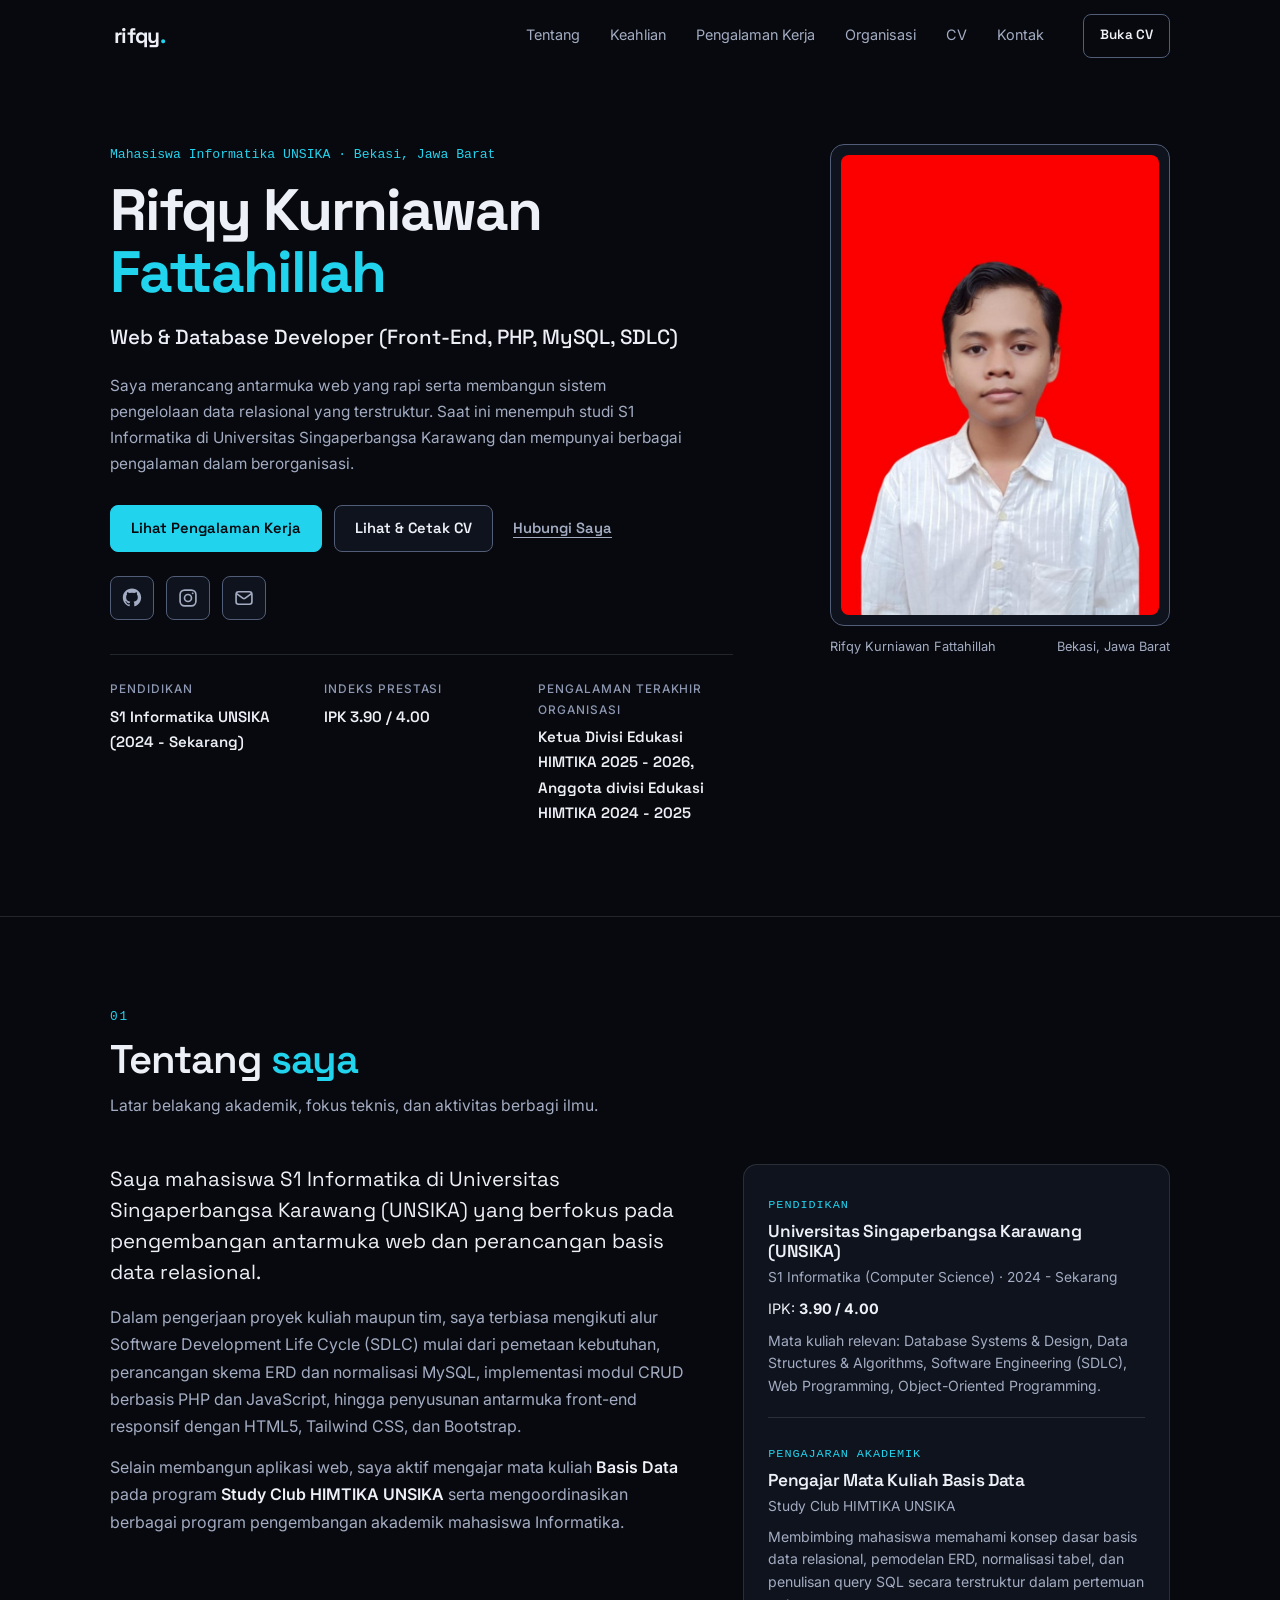
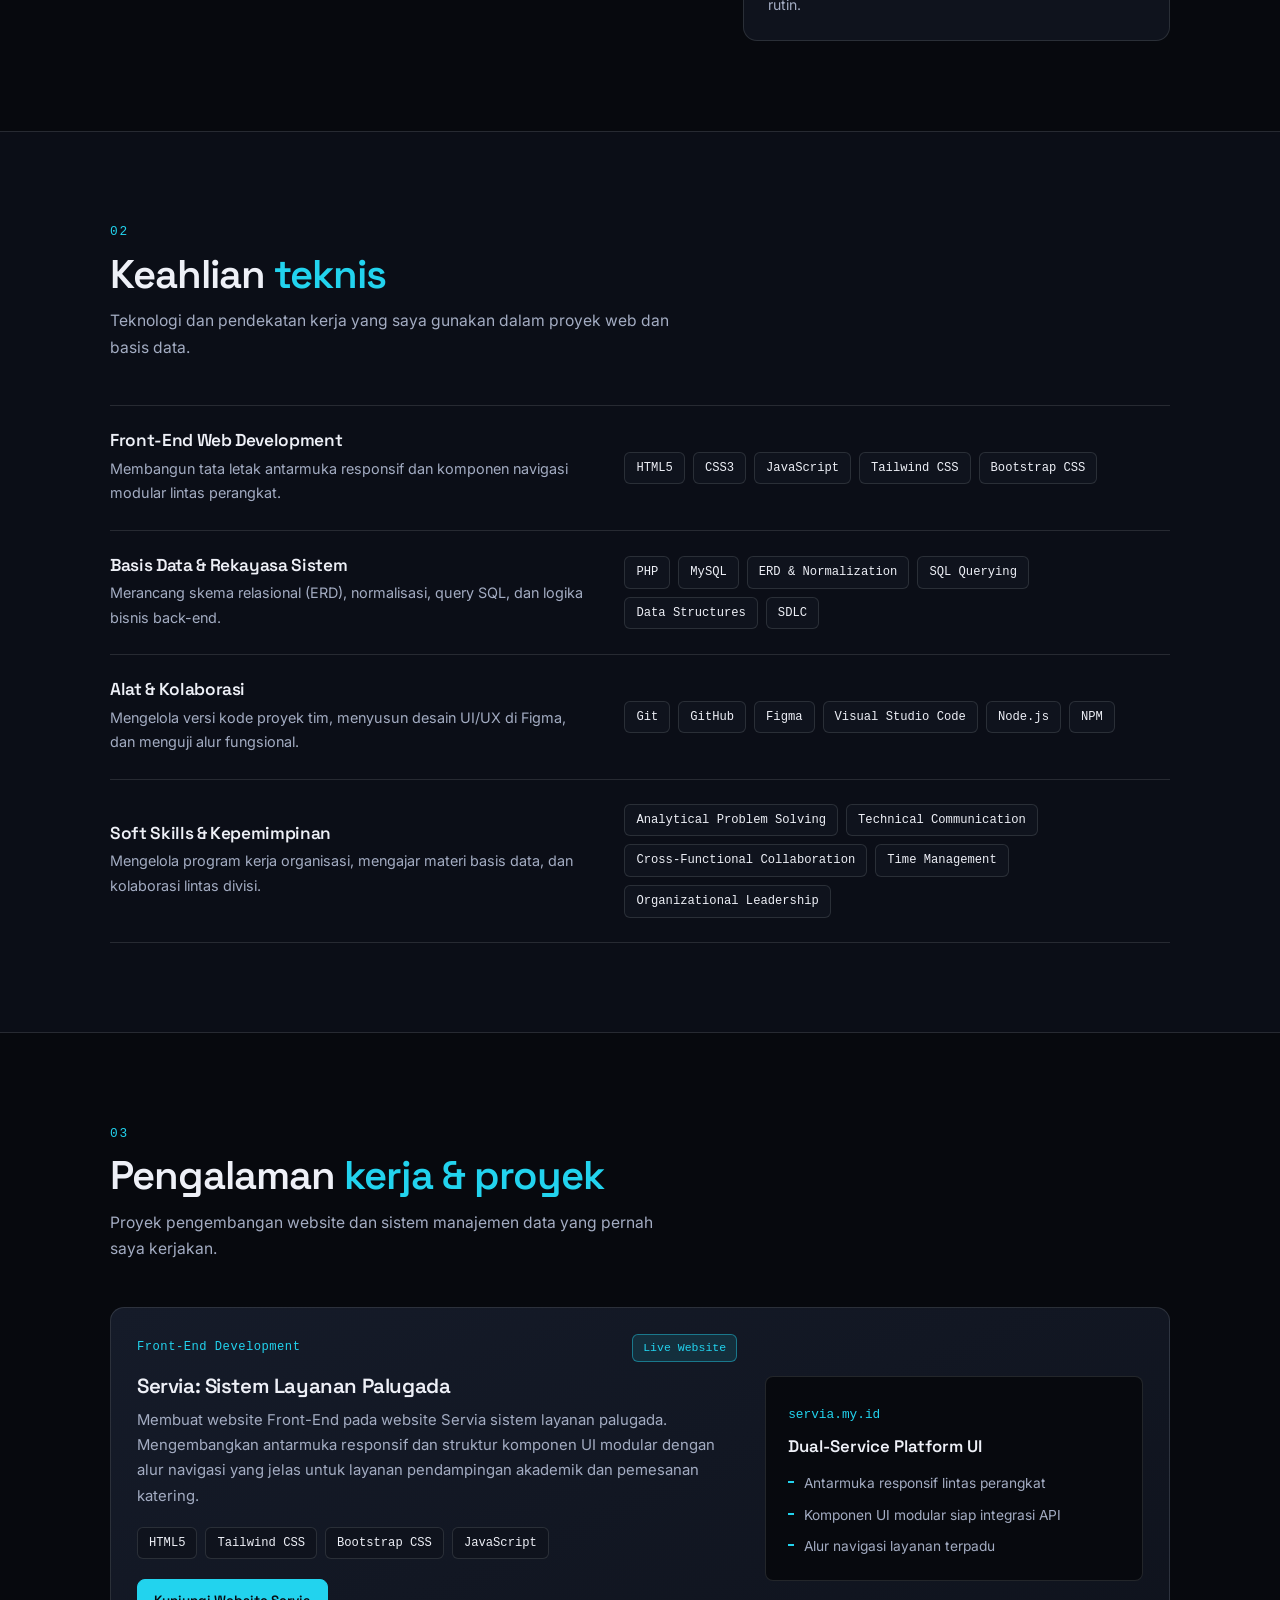
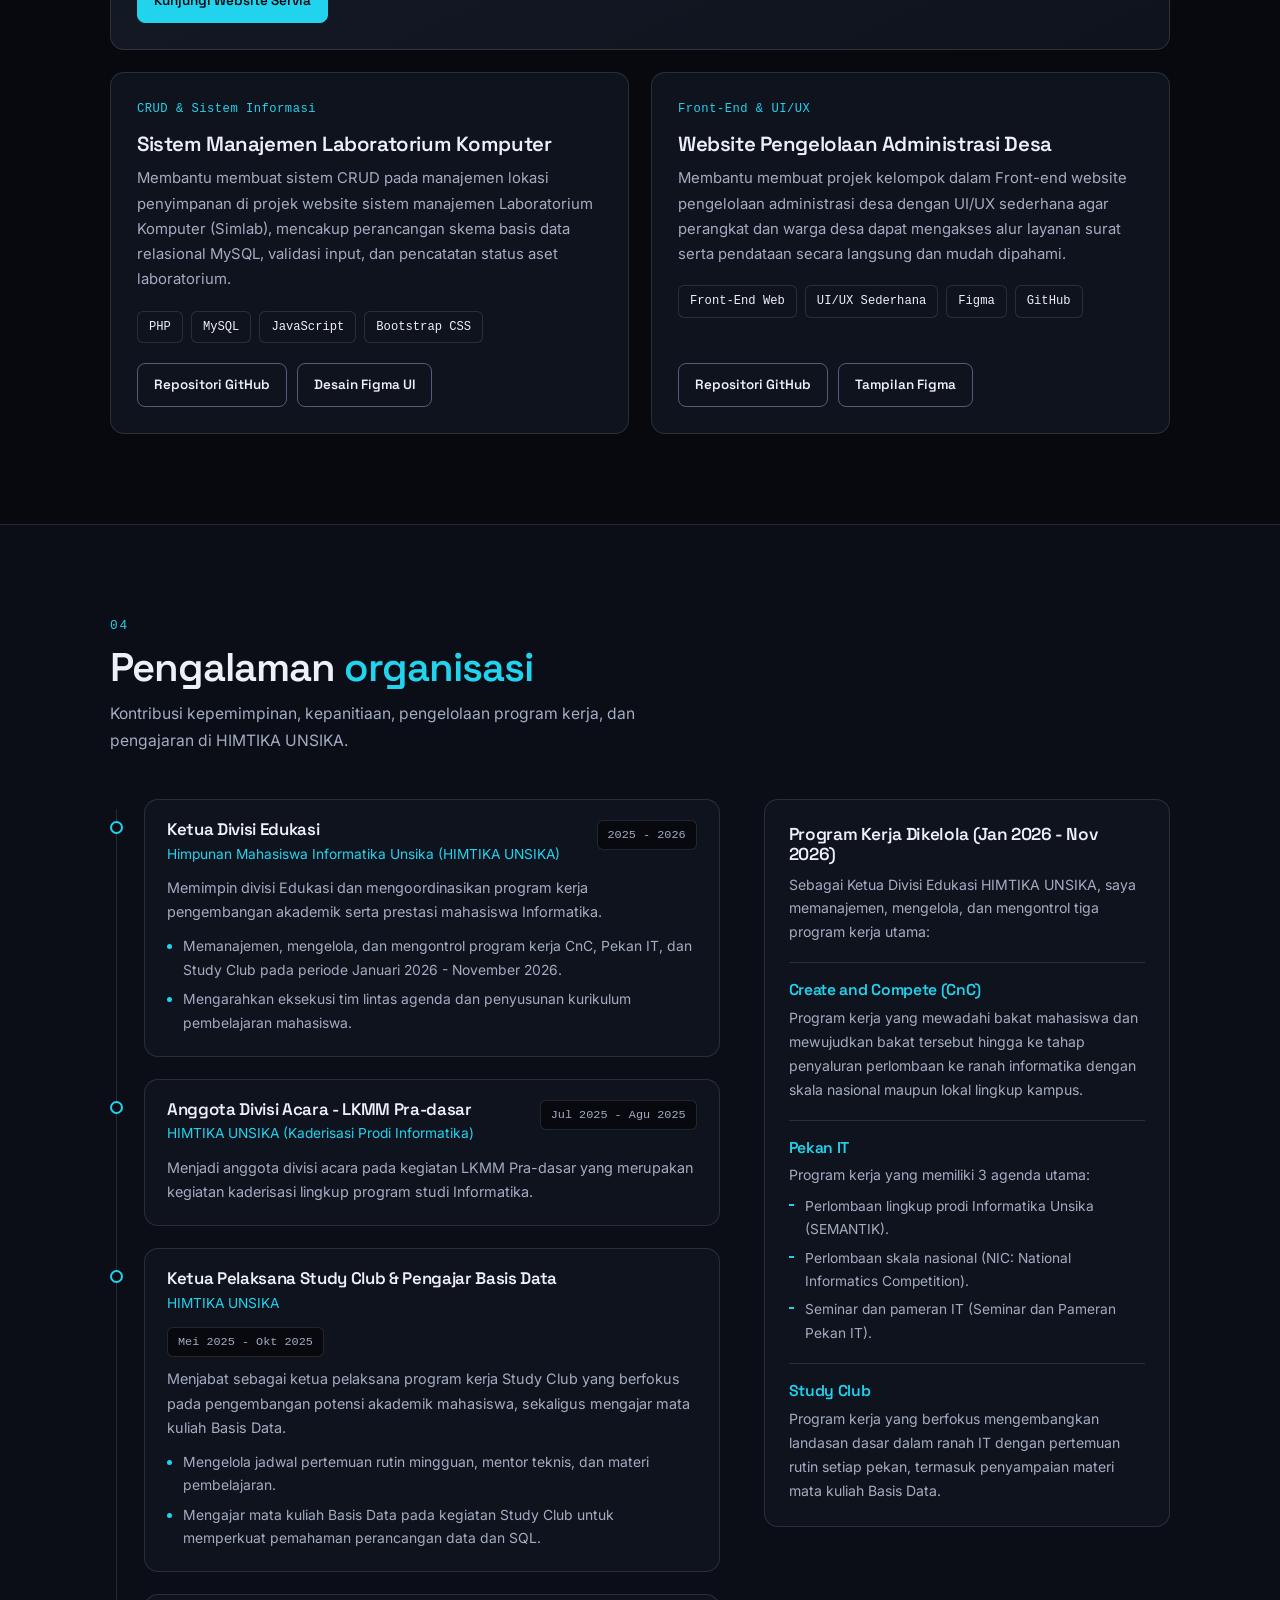
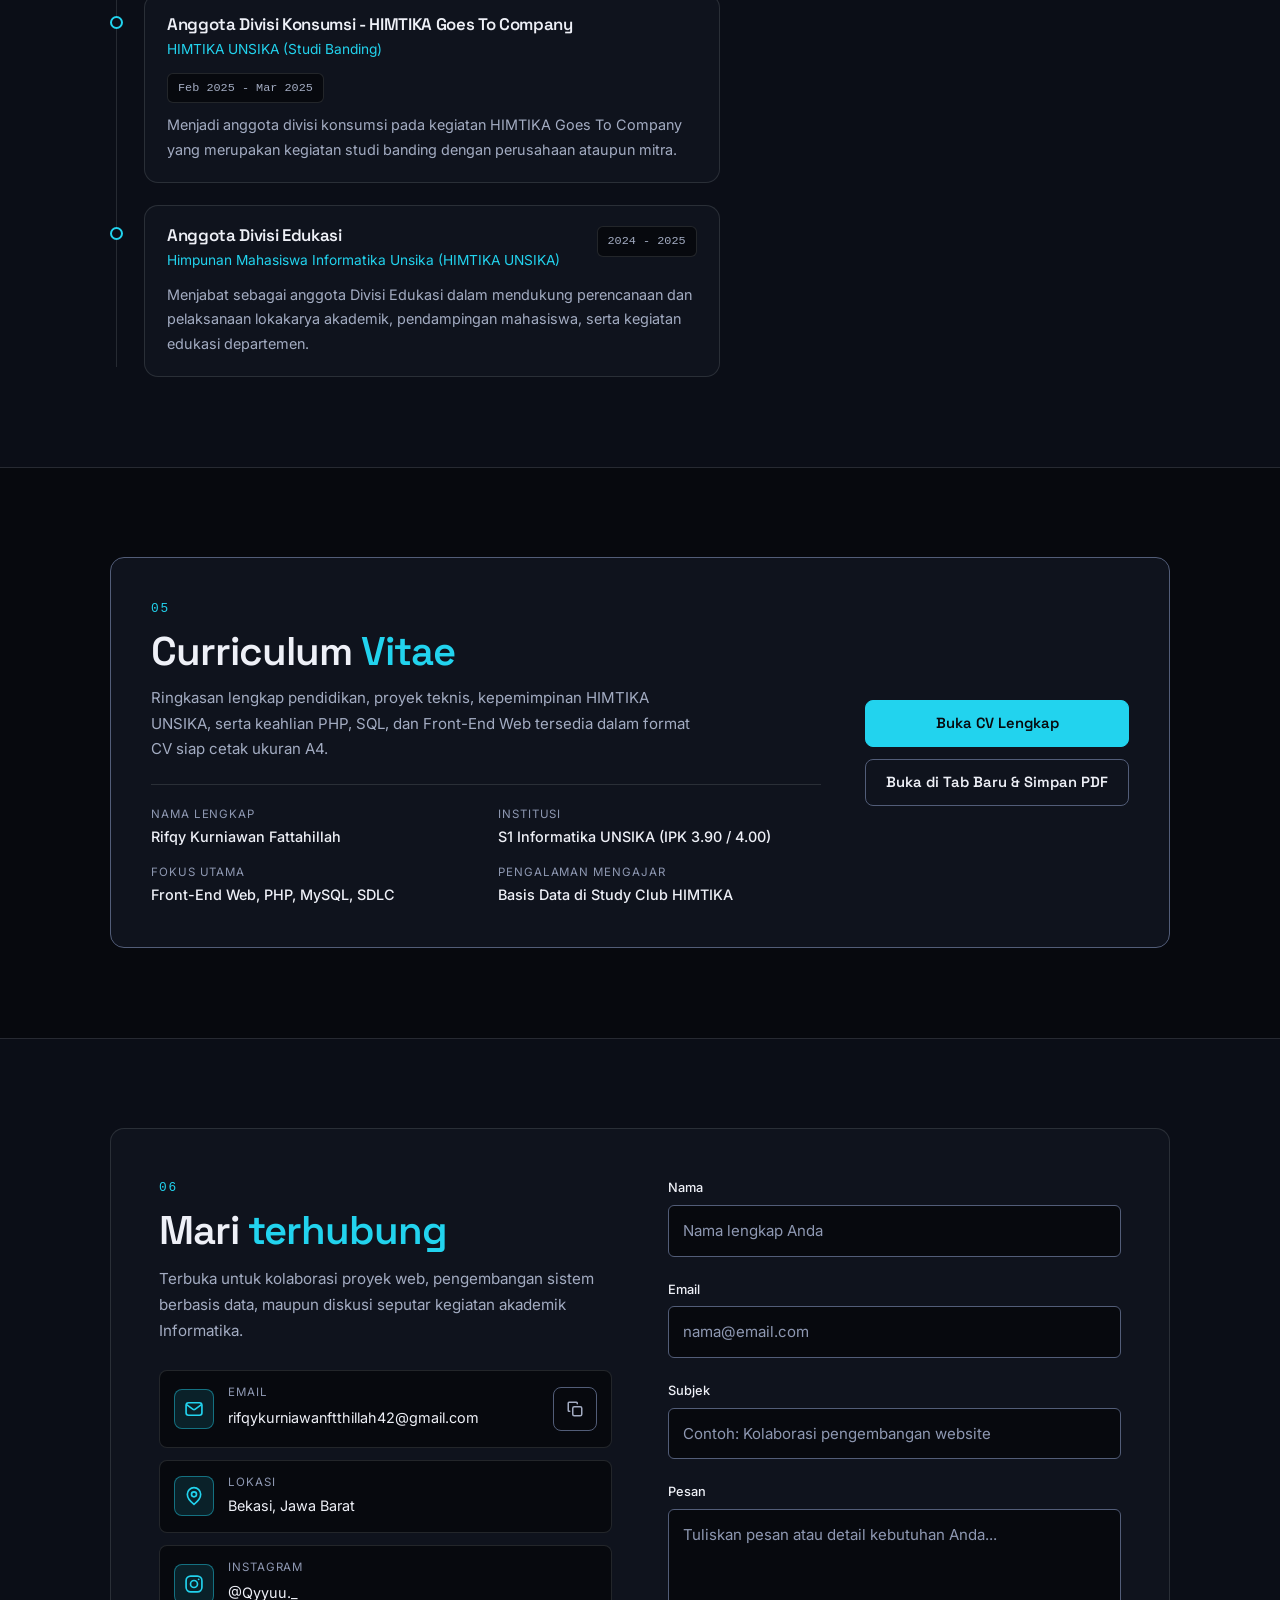
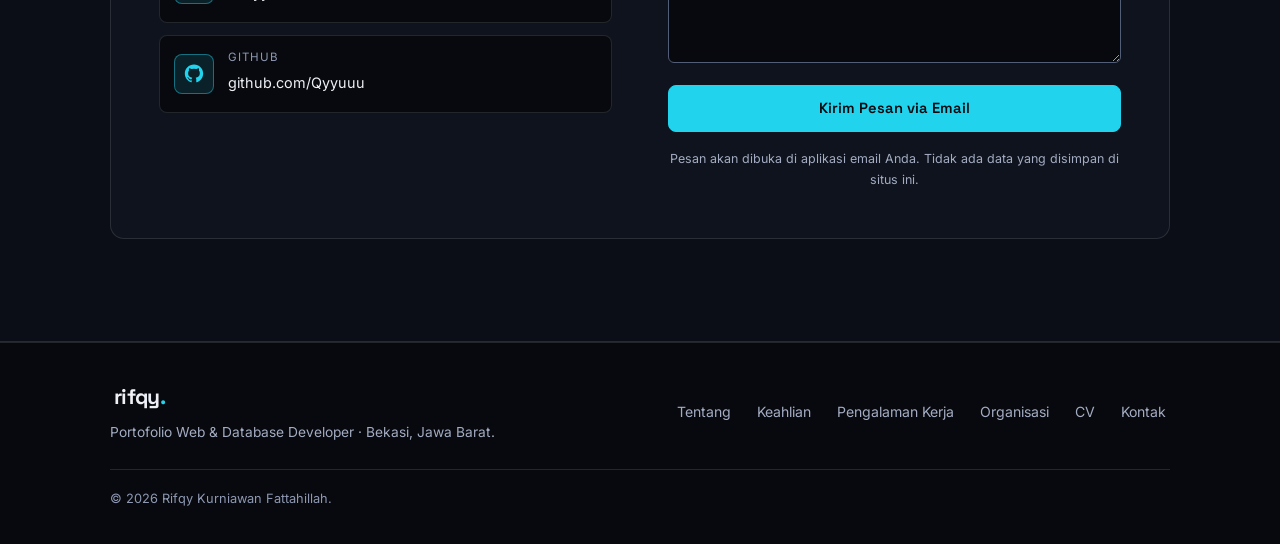
==== commit af949043: "Update organizational role description in index.html" ====
--- a/index.html
+++ b/index.html
@@ -74,7 +74,7 @@
           <p class="hero__desc">
             Saya merancang antarmuka web yang rapi serta membangun sistem pengelolaan data
             relasional yang terstruktur. Saat ini menempuh studi S1 Informatika di Universitas
-            Singaperbangsa Karawang dan memimpin Divisi Edukasi HIMTIKA UNSIKA.
+            Singaperbangsa Karawang dan mempunyai berbagai pengalaman dalam berorganisasi.
           </p>
 
           <div class="hero__actions">
@@ -111,8 +111,8 @@
               <dd>IPK 3.90 / 4.00</dd>
             </div>
             <div class="fact-item">
-              <dt>Peran Organisasi</dt>
-              <dd>Ketua Divisi Edukasi HIMTIKA 2025 - 2026</dd>
+              <dt>Pengalaman terakhir Organisasi</dt>
+              <dd>Ketua Divisi Edukasi HIMTIKA 2025 - 2026, Anggota divisi Edukasi HIMTIKA 2024 - 2025</dd>
             </div>
           </dl>
         </div>
